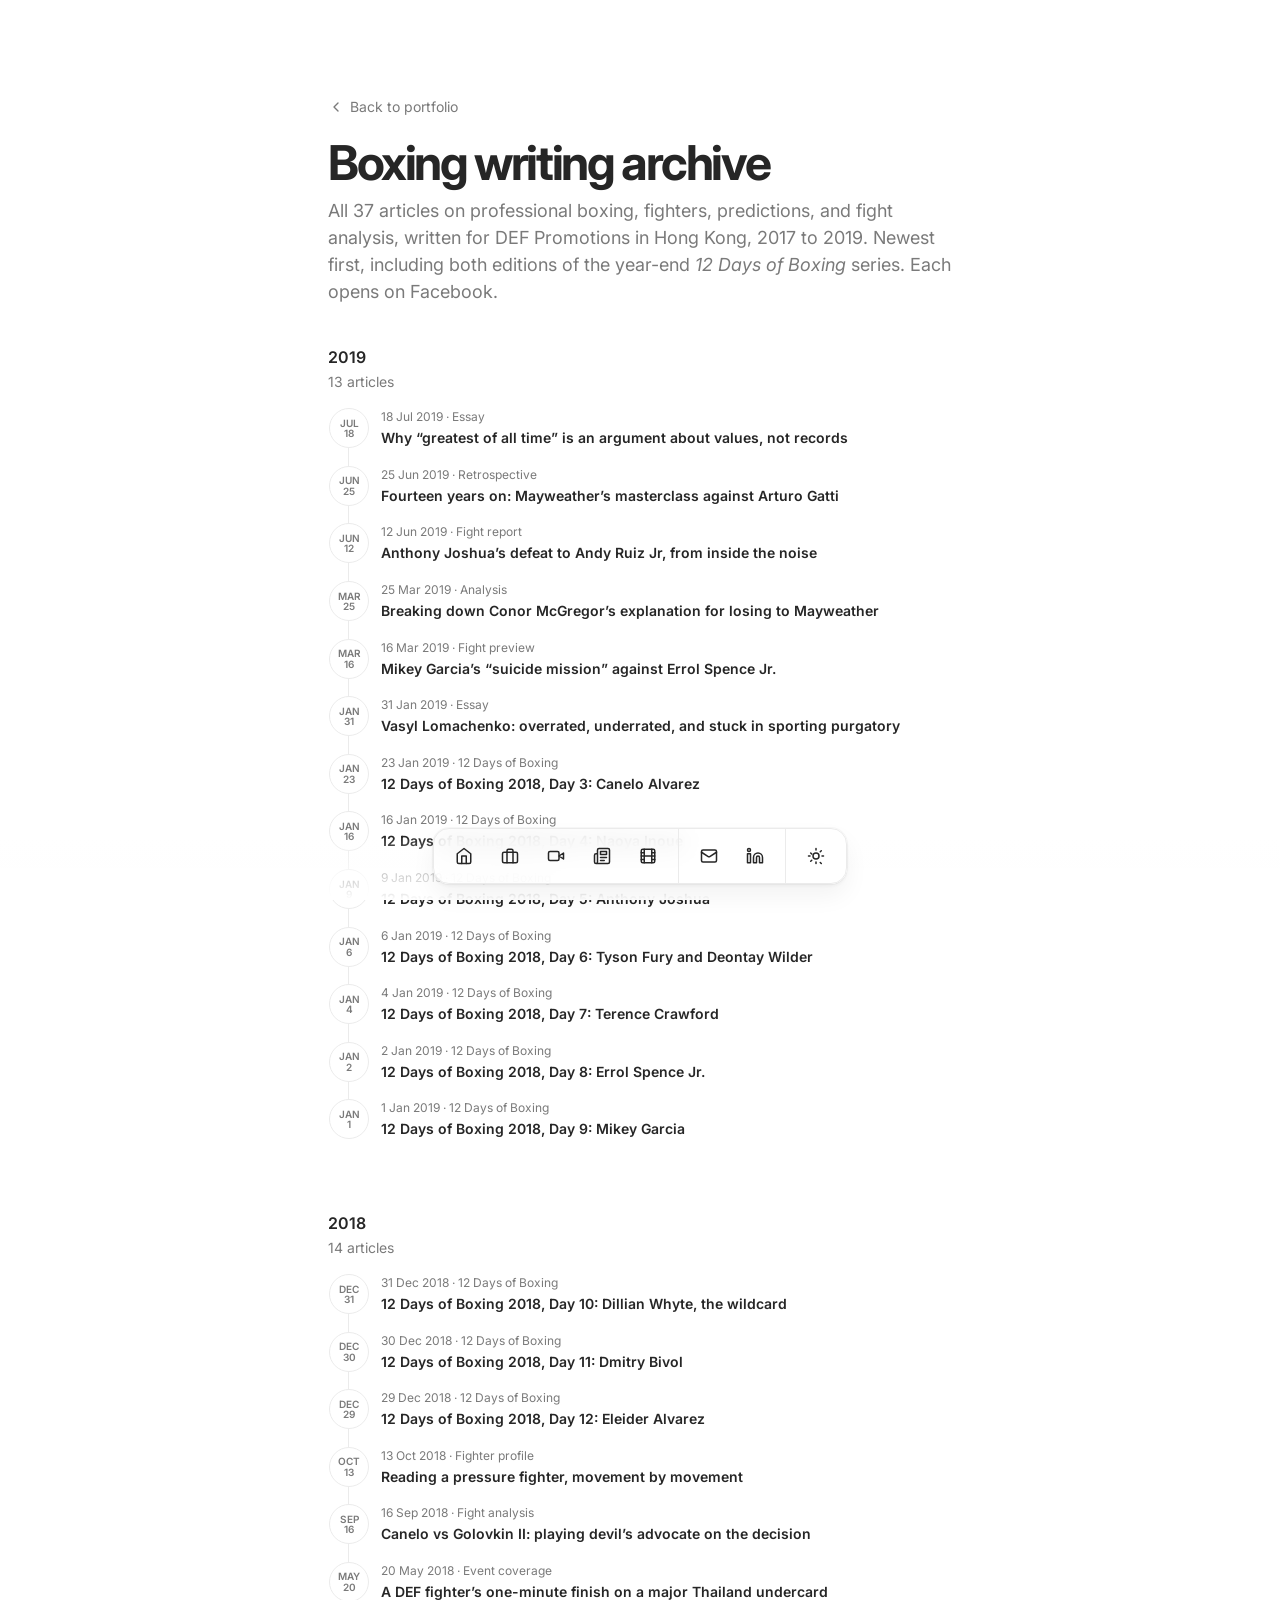
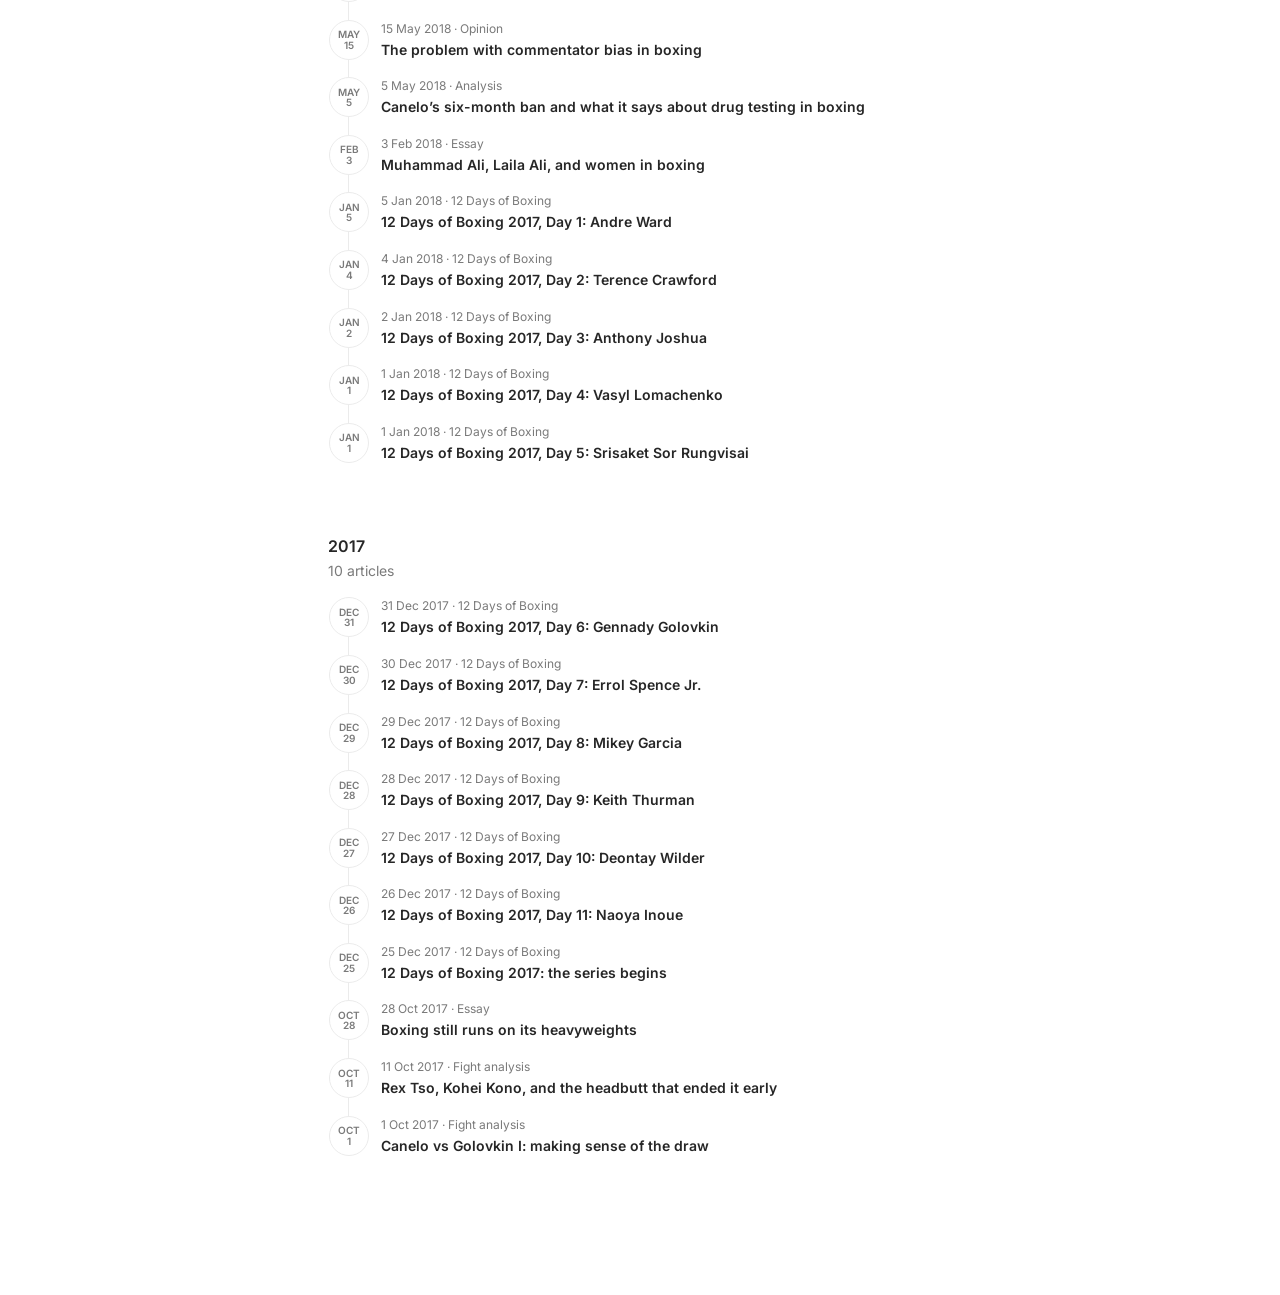
==== boxing.html @ 59cacbb6 "Rewrite About; title and date all 37 boxing articles Co-Authored-By: Claude Opus 5.5 <noreply@anthro" ====
<!doctype html>
<html lang="en">
<head>
<meta charset="utf-8">
<meta name="viewport" content="width=device-width, initial-scale=1">
<title>Boxing Writing Archive | Irvin Chiu</title>
<meta name="description" content="All 37 boxing articles written by Irvin Chiu for DEF Promotions, Hong Kong, 2017 to 2019.">
<script>
// apply the saved theme before first paint to avoid a flash
(function(){
  try {
    var t = localStorage.getItem('theme');
    if (t === 'dark' || t === 'light') document.documentElement.setAttribute('data-theme', t);
  } catch (e) {}
})();
</script>
<link rel="preconnect" href="https://fonts.googleapis.com">
<link rel="preconnect" href="https://fonts.gstatic.com" crossorigin>
<link href="https://fonts.googleapis.com/css2?family=Inter:wght@400;500;600;700&display=swap" rel="stylesheet">
<link rel="stylesheet" href="styles.css">
</head>
<body>

<main id="top">
  <section class="archive-head">
    <a class="back bf" href="index.html#writing"><svg viewBox="0 0 24 24" fill="none" stroke="currentColor" stroke-width="2" stroke-linecap="round" stroke-linejoin="round"><path d="m15 18-6-6 6-6"/></svg>Back to portfolio</a>
    <h1 class="bf" style="--d:.05s">Boxing writing archive</h1>
    <p class="bf" style="--d:.1s">All 37 articles on professional boxing, fighters, predictions, and fight analysis,
    written for DEF Promotions in Hong Kong, 2017 to 2019. Newest first, including both editions of the year-end <em>12 Days of Boxing</em> series. Each opens on Facebook.</p>
  </section>

  <section class="season">
    <h3 class="bf">2019</h3>
    <div class="sub bf">13 articles</div>
    <ul class="timeline">
        <li class="bf"><span class="dot">JUL<br>18</span><time>18 Jul 2019 · Essay</time><a href="https://www.facebook.com/defpromotionshk/posts/2340387839534576">Why &ldquo;greatest of all time&rdquo; is an argument about values, not records</a></li>
        <li class="bf"><span class="dot">JUN<br>25</span><time>25 Jun 2019 · Retrospective</time><a href="https://www.facebook.com/defpromotionshk/posts/2324136434493050">Fourteen years on: Mayweather&rsquo;s masterclass against Arturo Gatti</a></li>
        <li class="bf"><span class="dot">JUN<br>12</span><time>12 Jun 2019 · Fight report</time><a href="https://www.facebook.com/defpromotionshk/posts/2313684732204887">Anthony Joshua&rsquo;s defeat to Andy Ruiz Jr, from inside the noise</a></li>
        <li class="bf"><span class="dot">MAR<br>25</span><time>25 Mar 2019 · Analysis</time><a href="https://www.facebook.com/defpromotionshk/posts/2262193027354058">Breaking down Conor McGregor&rsquo;s explanation for losing to Mayweather</a></li>
        <li class="bf"><span class="dot">MAR<br>16</span><time>16 Mar 2019 · Fight preview</time><a href="https://www.facebook.com/defpromotionshk/posts/2256764441230250">Mikey Garcia&rsquo;s &ldquo;suicide mission&rdquo; against Errol Spence Jr.</a></li>
        <li class="bf"><span class="dot">JAN<br>31</span><time>31 Jan 2019 · Essay</time><a href="https://www.facebook.com/defpromotionshk/posts/2230435537196474">Vasyl Lomachenko: overrated, underrated, and stuck in sporting purgatory</a></li>
        <li class="bf"><span class="dot">JAN<br>23</span><time>23 Jan 2019 · 12 Days of Boxing</time><a href="https://www.facebook.com/defpromotionshk/posts/2226236464283048">12 Days of Boxing 2018, Day 3: Canelo Alvarez</a></li>
        <li class="bf"><span class="dot">JAN<br>16</span><time>16 Jan 2019 · 12 Days of Boxing</time><a href="https://www.facebook.com/defpromotionshk/posts/2221650928074935">12 Days of Boxing 2018, Day 4: Naoya Inoue</a></li>
        <li class="bf"><span class="dot">JAN<br>9</span><time>9 Jan 2019 · 12 Days of Boxing</time><a href="https://www.facebook.com/defpromotionshk/posts/2217426078497420">12 Days of Boxing 2018, Day 5: Anthony Joshua</a></li>
        <li class="bf"><span class="dot">JAN<br>6</span><time>6 Jan 2019 · 12 Days of Boxing</time><a href="https://www.facebook.com/defpromotionshk/posts/2215577562015605">12 Days of Boxing 2018, Day 6: Tyson Fury and Deontay Wilder</a></li>
        <li class="bf"><span class="dot">JAN<br>4</span><time>4 Jan 2019 · 12 Days of Boxing</time><a href="https://www.facebook.com/defpromotionshk/posts/2214387558801272">12 Days of Boxing 2018, Day 7: Terence Crawford</a></li>
        <li class="bf"><span class="dot">JAN<br>2</span><time>2 Jan 2019 · 12 Days of Boxing</time><a href="https://www.facebook.com/defpromotionshk/posts/2213280178912010">12 Days of Boxing 2018, Day 8: Errol Spence Jr.</a></li>
        <li class="bf"><span class="dot">JAN<br>1</span><time>1 Jan 2019 · 12 Days of Boxing</time><a href="https://www.facebook.com/defpromotionshk/posts/2212662948973733">12 Days of Boxing 2018, Day 9: Mikey Garcia</a></li>
    </ul>
  </section>

  <section class="season">
    <h3 class="bf">2018</h3>
    <div class="sub bf">14 articles</div>
    <ul class="timeline">
        <li class="bf"><span class="dot">DEC<br>31</span><time>31 Dec 2018 · 12 Days of Boxing</time><a href="https://www.facebook.com/defpromotionshk/posts/2211594885747206">12 Days of Boxing 2018, Day 10: Dillian Whyte, the wildcard</a></li>
        <li class="bf"><span class="dot">DEC<br>30</span><time>30 Dec 2018 · 12 Days of Boxing</time><a href="https://www.facebook.com/defpromotionshk/posts/2210998692473492">12 Days of Boxing 2018, Day 11: Dmitry Bivol</a></li>
        <li class="bf"><span class="dot">DEC<br>29</span><time>29 Dec 2018 · 12 Days of Boxing</time><a href="https://www.facebook.com/defpromotionshk/posts/2210406159199412">12 Days of Boxing 2018, Day 12: Eleider Alvarez</a></li>
        <li class="bf"><span class="dot">OCT<br>13</span><time>13 Oct 2018 · Fighter profile</time><a href="https://www.facebook.com/defpromotionshk/posts/2165475387025823">Reading a pressure fighter, movement by movement</a></li>
        <li class="bf"><span class="dot">SEP<br>16</span><time>16 Sep 2018 · Fight analysis</time><a href="https://www.facebook.com/defpromotionshk/posts/2152259141680781">Canelo vs Golovkin II: playing devil&rsquo;s advocate on the decision</a></li>
        <li class="bf"><span class="dot">MAY<br>20</span><time>20 May 2018 · Event coverage</time><a href="https://www.facebook.com/defpromotionshk/videos/2053446924895337/">A DEF fighter&rsquo;s one-minute finish on a major Thailand undercard</a></li>
        <li class="bf"><span class="dot">MAY<br>15</span><time>15 May 2018 · Opinion</time><a href="https://www.facebook.com/defpromotionshk/posts/2050914525148577">The problem with commentator bias in boxing</a></li>
        <li class="bf"><span class="dot">MAY<br>5</span><time>5 May 2018 · Analysis</time><a href="https://www.facebook.com/defpromotionshk/posts/2046081438965219">Canelo&rsquo;s six-month ban and what it says about drug testing in boxing</a></li>
        <li class="bf"><span class="dot">FEB<br>3</span><time>3 Feb 2018 · Essay</time><a href="https://www.facebook.com/defpromotionshk/posts/2001072613466102">Muhammad Ali, Laila Ali, and women in boxing</a></li>
        <li class="bf"><span class="dot">JAN<br>5</span><time>5 Jan 2018 · 12 Days of Boxing</time><a href="https://www.facebook.com/defpromotionshk/posts/1986388244934539">12 Days of Boxing 2017, Day 1: Andre Ward</a></li>
        <li class="bf"><span class="dot">JAN<br>4</span><time>4 Jan 2018 · 12 Days of Boxing</time><a href="https://www.facebook.com/defpromotionshk/posts/1985917564981607">12 Days of Boxing 2017, Day 2: Terence Crawford</a></li>
        <li class="bf"><span class="dot">JAN<br>2</span><time>2 Jan 2018 · 12 Days of Boxing</time><a href="https://www.facebook.com/defpromotionshk/posts/1985404825032881">12 Days of Boxing 2017, Day 3: Anthony Joshua</a></li>
        <li class="bf"><span class="dot">JAN<br>1</span><time>1 Jan 2018 · 12 Days of Boxing</time><a href="https://www.facebook.com/defpromotionshk/posts/1984987931741237">12 Days of Boxing 2017, Day 4: Vasyl Lomachenko</a></li>
        <li class="bf"><span class="dot">JAN<br>1</span><time>1 Jan 2018 · 12 Days of Boxing</time><a href="https://www.facebook.com/defpromotionshk/posts/1984547558451941">12 Days of Boxing 2017, Day 5: Srisaket Sor Rungvisai</a></li>
    </ul>
  </section>

  <section class="season">
    <h3 class="bf">2017</h3>
    <div class="sub bf">10 articles</div>
    <ul class="timeline">
        <li class="bf"><span class="dot">DEC<br>31</span><time>31 Dec 2017 · 12 Days of Boxing</time><a href="https://www.facebook.com/defpromotionshk/posts/1983961465177217">12 Days of Boxing 2017, Day 6: Gennady Golovkin</a></li>
        <li class="bf"><span class="dot">DEC<br>30</span><time>30 Dec 2017 · 12 Days of Boxing</time><a href="https://www.facebook.com/defpromotionshk/posts/1983533345220029">12 Days of Boxing 2017, Day 7: Errol Spence Jr.</a></li>
        <li class="bf"><span class="dot">DEC<br>29</span><time>29 Dec 2017 · 12 Days of Boxing</time><a href="https://www.facebook.com/defpromotionshk/posts/1983125031927527">12 Days of Boxing 2017, Day 8: Mikey Garcia</a></li>
        <li class="bf"><span class="dot">DEC<br>28</span><time>28 Dec 2017 · 12 Days of Boxing</time><a href="https://www.facebook.com/defpromotionshk/posts/1982673258639371">12 Days of Boxing 2017, Day 9: Keith Thurman</a></li>
        <li class="bf"><span class="dot">DEC<br>27</span><time>27 Dec 2017 · 12 Days of Boxing</time><a href="https://www.facebook.com/defpromotionshk/posts/1982275568679140">12 Days of Boxing 2017, Day 10: Deontay Wilder</a></li>
        <li class="bf"><span class="dot">DEC<br>26</span><time>26 Dec 2017 · 12 Days of Boxing</time><a href="https://www.facebook.com/defpromotionshk/posts/1981826968724000">12 Days of Boxing 2017, Day 11: Naoya Inoue</a></li>
        <li class="bf"><span class="dot">DEC<br>25</span><time>25 Dec 2017 · 12 Days of Boxing</time><a href="https://www.facebook.com/defpromotionshk/posts/1981475538759143">12 Days of Boxing 2017: the series begins</a></li>
        <li class="bf"><span class="dot">OCT<br>28</span><time>28 Oct 2017 · Essay</time><a href="https://www.facebook.com/defpromotionshk/posts/1954164738156890">Boxing still runs on its heavyweights</a></li>
        <li class="bf"><span class="dot">OCT<br>11</span><time>11 Oct 2017 · Fight analysis</time><a href="https://www.facebook.com/defpromotionshk/posts/1946494005590630">Rex Tso, Kohei Kono, and the headbutt that ended it early</a></li>
        <li class="bf"><span class="dot">OCT<br>1</span><time>1 Oct 2017 · Fight analysis</time><a href="https://www.facebook.com/defpromotionshk/posts/1942253439348020">Canelo vs Golovkin I: making sense of the draw</a></li>
    </ul>
  </section>
</main>

<!-- Dock -->
<div class="dock-fade" aria-hidden="true"></div>
<div class="dock-wrap">
  <nav class="dock" aria-label="Site">
    <a href="index.html" data-tip="Home" aria-label="Home"><svg viewBox="0 0 24 24" fill="none" stroke="currentColor" stroke-width="2" stroke-linecap="round" stroke-linejoin="round"><path d="m3 9 9-7 9 7v11a2 2 0 0 1-2 2H5a2 2 0 0 1-2-2z"/><polyline points="9 22 9 12 15 12 15 22"/></svg></a>
    <a href="index.html#work" data-tip="Selected work" aria-label="Selected work"><svg viewBox="0 0 24 24" fill="none" stroke="currentColor" stroke-width="2" stroke-linecap="round" stroke-linejoin="round"><rect width="20" height="14" x="2" y="7" rx="2"/><path d="M16 21V5a2 2 0 0 0-2-2h-4a2 2 0 0 0-2 2v16"/></svg></a>
    <a href="index.html#broadcast" data-tip="Broadcast" aria-label="Broadcast"><svg viewBox="0 0 24 24" fill="none" stroke="currentColor" stroke-width="2" stroke-linecap="round" stroke-linejoin="round"><path d="m22 8-6 4 6 4V8Z"/><rect width="14" height="12" x="2" y="6" rx="2"/></svg></a>
    <a href="index.html#articles" data-tip="Articles" aria-label="Articles"><svg viewBox="0 0 24 24" fill="none" stroke="currentColor" stroke-width="2" stroke-linecap="round" stroke-linejoin="round"><path d="M4 22h16a2 2 0 0 0 2-2V4a2 2 0 0 0-2-2H8a2 2 0 0 0-2 2v16a2 2 0 0 1-2 2Zm0 0a2 2 0 0 1-2-2v-9c0-1.1.9-2 2-2h2"/><path d="M18 14h-8"/><path d="M15 18h-5"/><path d="M10 6h8v4h-8V6Z"/></svg></a>
    <a href="index.html#def" data-tip="Boxing" aria-label="Boxing"><svg viewBox="0 0 24 24" fill="none" stroke="currentColor" stroke-width="2" stroke-linecap="round" stroke-linejoin="round"><rect width="18" height="18" x="3" y="3" rx="2"/><path d="M7 3v18M3 7.5h4M3 12h18M3 16.5h4M17 3v18M17 7.5h4M17 16.5h4"/></svg></a>
    <span class="sep" aria-hidden="true"></span>
    <a href="mailto:irvinchiu.yf@gmail.com" data-tip="Email" aria-label="Email"><svg viewBox="0 0 24 24" fill="none" stroke="currentColor" stroke-width="2" stroke-linecap="round" stroke-linejoin="round"><rect width="20" height="16" x="2" y="4" rx="2"/><path d="m22 7-8.97 5.7a1.94 1.94 0 0 1-2.06 0L2 7"/></svg></a>
    <a href="https://www.linkedin.com/in/irvinchiu/" data-tip="LinkedIn" aria-label="LinkedIn"><svg viewBox="0 0 24 24" fill="none" stroke="currentColor" stroke-width="2" stroke-linecap="round" stroke-linejoin="round"><path d="M16 8a6 6 0 0 1 6 6v7h-4v-7a2 2 0 0 0-2-2 2 2 0 0 0-2 2v7h-4v-7a6 6 0 0 1 6-6z"/><rect width="4" height="12" x="2" y="9"/><circle cx="4" cy="4" r="2"/></svg></a>
    <span class="sep" aria-hidden="true"></span>
    <button id="theme" type="button" data-tip="Theme" aria-label="Toggle theme">
      <svg class="icon-sun" viewBox="0 0 24 24" fill="none" stroke="currentColor" stroke-width="2" stroke-linecap="round" stroke-linejoin="round"><circle cx="12" cy="12" r="4"/><path d="M12 2v2M12 20v2m-7.07-14.07 1.41 1.41m11.32 11.32 1.41 1.41M2 12h2m16 0h2M6.34 17.66l-1.41 1.41M19.07 4.93l-1.41 1.41"/></svg>
      <svg class="icon-moon" viewBox="0 0 24 24" fill="none" stroke="currentColor" stroke-width="2" stroke-linecap="round" stroke-linejoin="round"><path d="M12 3a6 6 0 0 0 9 9 9 9 0 1 1-9-9Z"/></svg>
    </button>
  </nav>
</div>

<script>
function isDark(){
  var t = document.documentElement.getAttribute('data-theme');
  if (t) return t === 'dark';
  return !!(window.matchMedia && window.matchMedia('(prefers-color-scheme: dark)').matches);
}
(function(){
  var reduce = window.matchMedia && window.matchMedia('(prefers-reduced-motion: reduce)').matches;
  document.getElementById('theme').addEventListener('click', function(){
    var next = isDark() ? 'light' : 'dark';
    document.documentElement.setAttribute('data-theme', next);
    try { localStorage.setItem('theme', next); } catch (e) {}
  });
  var items = [].slice.call(document.querySelectorAll('.bf'));
  if (reduce || !('IntersectionObserver' in window)) {
    items.forEach(function(el){ el.classList.add('in'); });
  } else {
    var io = new IntersectionObserver(function(entries){
      entries.forEach(function(e){
        if (e.isIntersecting) { e.target.classList.add('in'); io.unobserve(e.target); }
      });
    }, {rootMargin:'0px 0px -40px 0px'});
    items.forEach(function(el){ io.observe(el); });
  }
})();
</script>
</body>
</html>
---- styles.css ----
:root{
  --bg:#ffffff; --fg:#262626; --fg-2:#404040; --muted:#7a7a7a;
  --border:#ebebeb; --secondary:#f4f4f4; --secondary-fg:#333333;
  --primary:#2b2b2b; --primary-fg:#fafafa;
  --card:#ffffff; --soft:#f6f6f6; --dock:rgba(255,255,255,.75);
  --shadow:0 0 0 1px rgba(0,0,0,.03),0 2px 4px rgba(0,0,0,.05),0 12px 24px rgba(0,0,0,.05);
  color-scheme:light;
}
@media (prefers-color-scheme: dark){
  :root:not([data-theme="light"]){
    --bg:#111111; --fg:#ededed; --fg-2:#d4d4d4; --muted:#a3a3a3;
    --border:#262626; --secondary:#1f1f1f; --secondary-fg:#ededed;
    --primary:#ededed; --primary-fg:#171717;
    --card:#141414; --soft:#181818; --dock:rgba(17,17,17,.72);
    --shadow:0 0 0 1px rgba(255,255,255,.06),0 -20px 80px -20px rgba(255,255,255,.08) inset;
    color-scheme:dark;
  }
}
:root[data-theme="dark"]{
  --bg:#111111; --fg:#ededed; --fg-2:#d4d4d4; --muted:#a3a3a3;
  --border:#262626; --secondary:#1f1f1f; --secondary-fg:#ededed;
  --primary:#ededed; --primary-fg:#171717;
  --card:#141414; --soft:#181818; --dock:rgba(17,17,17,.72);
  --shadow:0 0 0 1px rgba(255,255,255,.06),0 -20px 80px -20px rgba(255,255,255,.08) inset;
  color-scheme:dark;
}

*{box-sizing:border-box}
html{scroll-behavior:smooth;-webkit-text-size-adjust:100%}
body{
  margin:0;background:var(--bg);color:var(--fg);
  font-family:Inter,ui-sans-serif,system-ui,-apple-system,"Segoe UI",Roboto,sans-serif;
  font-size:16px;line-height:1.5;-webkit-font-smoothing:antialiased;
  transition:background-color .2s,color .2s;
}
a{color:inherit}
img{display:block;max-width:100%}

main{max-width:672px;margin:0 auto;padding:48px 24px 140px;display:flex;flex-direction:column;gap:40px}
@media (min-width:640px){main{padding-top:96px}}
section{scroll-margin-top:32px}

h2.sec{font-size:20px;font-weight:700;margin:0 0 12px;letter-spacing:-.01em}
.muted{color:var(--muted)}
.prose{color:var(--muted);font-size:14px;line-height:1.65}
.prose p{margin:0 0 10px}
.prose a{color:var(--fg);text-underline-offset:3px}

/* ---------- hero ---------- */
.hero{display:flex;gap:16px;justify-content:space-between;align-items:center}
.hero h1{font-size:32px;font-weight:700;letter-spacing:-.05em;line-height:1.1;margin:0}
@media (min-width:640px){.hero h1{font-size:48px}}
@media (min-width:1280px){.hero h1{font-size:60px}}
.hero p{margin:10px 0 0;max-width:600px}
@media (min-width:768px){.hero p{font-size:20px}}
.avatar{
  flex:none;width:112px;height:112px;border-radius:50%;border:1px solid var(--border);
  background:var(--secondary);display:grid;place-items:center;
  font-size:36px;font-weight:600;letter-spacing:-.04em;color:var(--fg);
}
@media (max-width:480px){.avatar{width:80px;height:80px;font-size:26px}}

blockquote.quote{margin:14px 0 0;padding:2px 0 2px 16px;border-left:2px solid var(--border);font-style:italic}
blockquote.quote p{margin:0 0 6px}
.quote-attr{font-size:12px;font-style:normal;color:var(--muted)}

/* ---------- work experience ---------- */
.work{display:flex;flex-direction:column;gap:12px}
.job{display:flex;gap:16px;align-items:flex-start;padding:4px 0;cursor:pointer;background:none;border:0;color:inherit;font:inherit;text-align:left;width:100%}
.logo{
  flex:none;width:48px;height:48px;border-radius:50%;border:1px solid var(--border);
  background:var(--secondary);display:grid;place-items:center;font-size:13px;font-weight:600;
}
.job-body{flex:1;min-width:0}
.job-top{display:flex;justify-content:space-between;gap:8px;align-items:baseline}
.job-name{font-weight:600;font-size:14px;display:inline-flex;align-items:center;gap:6px;flex-wrap:wrap}
@media (min-width:640px){.job-name{font-size:16px}}
.job-date{font-size:12px;color:var(--muted);white-space:nowrap;font-variant-numeric:tabular-nums}
@media (min-width:640px){.job-date{font-size:14px}}
.job-role{font-size:12px;margin-top:2px}
@media (min-width:640px){.job-role{font-size:14px}}
.chev{width:16px;height:16px;opacity:0;transform:translateX(-4px);transition:all .3s ease-out}
.job:hover .chev,.job:focus-visible .chev{opacity:1;transform:translateX(0)}
.job[aria-expanded="true"] .chev{opacity:1;transform:rotate(90deg)}
.job-desc{display:grid;grid-template-rows:0fr;transition:grid-template-rows .35s ease}
.job-desc>div{overflow:hidden;font-size:12px;color:var(--muted);line-height:1.6}
@media (min-width:640px){.job-desc>div{font-size:14px}}
.job-desc>div>p{margin:8px 0 0}
.job[aria-expanded="true"]+.job-desc{grid-template-rows:1fr}
.job-wrap .job-desc{padding-left:64px}

/* ---------- badges ---------- */
.badges{display:flex;flex-wrap:wrap;gap:4px}
.badge{
  display:inline-flex;align-items:center;gap:4px;border-radius:6px;
  padding:2px 10px;font-size:12px;font-weight:600;line-height:1.6;
  background:var(--primary);color:var(--primary-fg);text-decoration:none;
}
.badge.sec{background:var(--secondary);color:var(--secondary-fg);font-size:10px;padding:0 6px;font-weight:500}
.badge svg{width:12px;height:12px}
a.badge:hover{opacity:.85}

/* ---------- section heading block ---------- */
.head-center{text-align:center;display:flex;flex-direction:column;align-items:center;gap:8px;margin-bottom:24px}
.pill{display:inline-block;background:var(--primary);color:var(--primary-fg);border-radius:8px;padding:4px 12px;font-size:14px}
.head-center h2{font-size:30px;font-weight:700;letter-spacing:-.04em;line-height:1.15;margin:0}
@media (min-width:640px){.head-center h2{font-size:48px}}
.head-center p{color:var(--muted);margin:0;max-width:600px}
@media (min-width:768px){.head-center p{font-size:20px;line-height:1.5}}
@media (min-width:1024px){.head-center p{font-size:16px}}
@media (min-width:1280px){.head-center p{font-size:20px}}

/* ---------- cards ---------- */
.grid{display:grid;grid-template-columns:1fr;gap:12px}
.card{
  display:flex;flex-direction:column;border:1px solid var(--border);border-radius:8px;
  background:var(--card);overflow:hidden;transition:box-shadow .3s ease-out;height:100%;
}
.card:hover{box-shadow:0 10px 15px -3px rgba(0,0,0,.08),0 4px 6px -4px rgba(0,0,0,.08)}
.card-body{padding:16px 16px 0;display:flex;flex-direction:column;gap:4px;flex:1}
.card-title{font-weight:600;font-size:16px;letter-spacing:-.01em;line-height:1.3;margin:0}
.card-meta{font-size:12px;color:var(--muted);font-family:ui-sans-serif,system-ui,sans-serif}
.card-desc{font-size:12px;color:var(--muted);line-height:1.6;margin:4px 0 0}
.card-foot{padding:12px 16px 16px;display:flex;flex-wrap:wrap;gap:4px;margin-top:auto}
.card-desc.open{font-style:italic}

/* video facades */
.frame{position:relative;aspect-ratio:16/9;background:#000;overflow:hidden}
.frame img{width:100%;height:100%;object-fit:cover;transition:transform .5s}
.frame iframe{position:absolute;inset:0;width:100%;height:100%;border:0}
.frame.lite{cursor:pointer}
.frame.lite:hover img{transform:scale(1.03)}
.play{position:absolute;left:50%;top:50%;width:52px;height:52px;margin:-26px 0 0 -26px;border-radius:50%;
  background:rgba(9,9,11,.7);backdrop-filter:blur(6px);-webkit-backdrop-filter:blur(6px);border:1px solid rgba(255,255,255,.2)}
.play::after{content:"";position:absolute;left:21px;top:16px;border-style:solid;border-width:10px 0 10px 15px;border-color:transparent transparent transparent #fff}
.frame:focus-visible{outline:2px solid var(--fg);outline-offset:2px}

/* ---------- timeline (articles) ---------- */
.season+.season{margin-top:32px}
.season h3{font-size:16px;font-weight:600;margin:0 0 2px}
.season .sub{font-size:14px;color:var(--muted);margin-bottom:16px}
.timeline{list-style:none;margin:0;padding:0;border-left:1px solid var(--border);margin-left:20px}
.timeline li{position:relative;padding:0 0 18px 32px}
.timeline li:last-child{padding-bottom:0}
.dot{position:absolute;left:-20px;top:0;width:40px;height:40px;border-radius:50%;border:1px solid var(--border);
  background:var(--bg);display:grid;place-items:center;font-size:10px;font-weight:600;text-align:center;line-height:1.05;color:var(--muted)}
.timeline time{display:block;font-size:12px;color:var(--muted)}
.timeline a{display:block;font-weight:600;font-size:14px;line-height:1.4;text-decoration:none;margin-top:2px}
.timeline a:hover{text-decoration:underline;text-underline-offset:3px}

/* quoted post */
.post{margin:0;border:1px solid var(--border);border-radius:12px;padding:16px;background:var(--card)}
.post-head{display:flex;align-items:center;gap:12px}
.post-av{flex:none;width:40px;height:40px;border-radius:50%;background:var(--secondary);border:1px solid var(--border);display:grid;place-items:center;font-size:13px;font-weight:600}
.post-who{flex:1;min-width:0;display:flex;flex-direction:column;font-size:14px;line-height:1.35}
.post-who span{color:var(--muted);font-size:12px}
.post-x{flex:none;width:18px;height:18px;color:var(--fg)}
.post-text{margin:12px 0 0;font-size:15px;line-height:1.6}
.post-text a{color:var(--fg);text-underline-offset:3px}
.post-foot{margin-top:12px;padding-top:12px;border-top:1px solid var(--border);font-size:12px}
.post-foot a{color:var(--muted);text-decoration:none}
.post-foot a:hover{color:var(--fg)}

/* contact */
.contact{text-align:center;padding:24px 0 12px}
.contact a{color:var(--fg);text-underline-offset:3px}

/* ---------- dock ---------- */
.dock-wrap{position:fixed;left:0;right:0;bottom:16px;z-index:30;display:flex;justify-content:center;pointer-events:none}
.dock-fade{position:fixed;left:0;right:0;bottom:0;height:64px;z-index:29;pointer-events:none;
  background:linear-gradient(to top,var(--bg),transparent);}
.dock{
  pointer-events:auto;display:flex;align-items:center;gap:2px;height:56px;padding:0 8px;
  border-radius:16px;background:var(--dock);backdrop-filter:blur(12px);-webkit-backdrop-filter:blur(12px);
  border:1px solid var(--border);box-shadow:var(--shadow);max-width:calc(100% - 32px);
}
.dock a,.dock button{
  position:relative;display:grid;place-items:center;width:44px;height:44px;border-radius:50%;
  border:0;background:none;color:var(--fg);cursor:pointer;text-decoration:none;
  transition:transform .2s cubic-bezier(.2,.8,.2,1),background-color .2s;
}
.dock a:hover,.dock button:hover{transform:translateY(-4px) scale(1.18);background:var(--secondary)}
.dock a.on{background:var(--secondary)}
.dock svg{width:18px;height:18px}
.dock .sep{width:1px;height:100%;background:var(--border);margin:0 6px}
.dock [data-tip]::after{
  content:attr(data-tip);position:absolute;bottom:calc(100% + 10px);left:50%;transform:translateX(-50%) translateY(4px);
  background:var(--primary);color:var(--primary-fg);font-size:12px;font-weight:500;white-space:nowrap;
  padding:4px 10px;border-radius:6px;opacity:0;pointer-events:none;transition:all .15s;
}
.dock [data-tip]:hover::after,.dock [data-tip]:focus-visible::after{opacity:1;transform:translateX(-50%) translateY(0)}
@media (max-width:420px){.dock a,.dock button{width:36px;height:36px}.dock .sep{margin:0 3px}}
.icon-moon{display:none}
:root[data-theme="dark"] .icon-sun{display:none}
:root[data-theme="dark"] .icon-moon{display:block}
@media (prefers-color-scheme: dark){
  :root:not([data-theme="light"]) .icon-sun{display:none}
  :root:not([data-theme="light"]) .icon-moon{display:block}
}

/* ---------- blur fade ---------- */
.bf{opacity:0;filter:blur(6px);transform:translateY(6px);
  transition:opacity .4s ease-out,filter .4s ease-out,transform .4s ease-out;transition-delay:var(--d,0s)}
.bf.in{opacity:1;filter:blur(0);transform:none}
.bt .w{display:inline-block;white-space:nowrap}
.bt .w span{display:inline-block;opacity:0;filter:blur(8px);transform:translateY(6px);
  animation:bt .5s ease-out forwards;white-space:pre}
@keyframes bt{to{opacity:1;filter:blur(0);transform:none}}
@media (prefers-reduced-motion: reduce){
  .bf{opacity:1;filter:none;transform:none;transition:none}
  .bt .w span{animation:none;opacity:1;filter:none;transform:none}
  .dock a:hover,.dock button:hover{transform:none}
}

/* ---------- archive page ---------- */
.back{display:inline-flex;align-items:center;gap:6px;font-size:14px;color:var(--muted);text-decoration:none}
.back:hover{color:var(--fg)}
.back svg{width:16px;height:16px}
.archive-head h1{font-size:32px;font-weight:700;letter-spacing:-.05em;line-height:1.1;margin:16px 0 8px}
@media (min-width:640px){.archive-head h1{font-size:48px}}
.archive-head p{margin:0;color:var(--muted)}
@media (min-width:768px){.archive-head p{font-size:18px}}

/* ================= sidebar layout (home page) ================= */
.layout{max-width:1160px;margin:0 auto}
.has-aside main{margin:0 auto;padding:0 24px 140px;max-width:672px}
.side{padding:48px 24px 40px;max-width:672px;margin:0 auto}
.side-nav{display:none;gap:4px;margin-bottom:24px}
.side-nav a{font-size:14px;color:var(--fg-2);text-decoration:none;padding:3px 8px;border-radius:6px;transition:background .2s}
.side-nav a:hover,.side-nav a.on{background:var(--secondary)}
.side h1{font-size:34px;font-weight:600;letter-spacing:-.045em;line-height:1.08;margin:0;color:var(--fg)}
.side-bottom{margin-top:28px}
.side-icons{display:flex;gap:4px;margin:0 0 14px -6px}
.side-icons a,.side-icons button{display:grid;place-items:center;width:32px;height:32px;border-radius:6px;border:0;background:none;color:var(--fg-2);cursor:pointer;transition:background .2s,color .2s}
.side-icons a:hover,.side-icons button:hover{background:var(--secondary);color:var(--fg)}
.side-icons svg{width:17px;height:17px}
.side-name{font-size:22px;font-weight:500;letter-spacing:-.02em;color:var(--fg)}
.side-role{font-size:14px;color:var(--muted);margin-top:2px}
@media (min-width:1024px){
  .layout{display:grid;grid-template-columns:320px minmax(0,1fr);gap:72px;padding:0 48px}
  .side{position:sticky;top:0;height:100vh;height:100dvh;padding:48px 0;margin:0;display:flex;flex-direction:column;justify-content:space-between}
  .side-nav{display:flex}
  .side h1{font-size:46px}
  .has-aside main{margin:0;padding:48px 0 96px;max-width:none}
  .has-aside .dock-wrap,.has-aside .dock-fade{display:none}
}

/* section headings (left aligned) */
.sec-head{margin-bottom:20px}
.sec-head .kicker{display:block;font-size:13px;color:var(--muted);margin-bottom:4px}
.sec-head h2.sec{font-size:24px;font-weight:500;letter-spacing:-.02em;color:var(--fg-2);margin:0}
.sec-head p{margin:8px 0 0;color:var(--muted);font-size:15px;line-height:1.6}
.has-aside main{gap:72px}
.prose{font-size:15px;color:var(--fg-2)}

/* kind words */
.quotes{display:flex;flex-direction:column;gap:12px}
.qcard{margin:0;background:var(--soft);border:1px solid var(--border);border-radius:12px;padding:16px 18px}
.q-head{display:flex;align-items:center;gap:12px}
.q-av{flex:none;width:36px;height:36px;border-radius:8px;background:var(--primary);color:var(--primary-fg);display:grid;place-items:center;font-size:11px;font-weight:600}
.q-who{flex:1;min-width:0;display:flex;flex-direction:column;font-size:14px;line-height:1.35}
.q-who b{font-weight:600;color:var(--fg)}
.q-who span{color:var(--muted);font-size:13px}
.q-x{flex:none;width:16px;height:16px;color:var(--fg)}
.q-x svg{width:16px;height:16px}
.qcard blockquote{margin:14px 0 0;font-size:15px;line-height:1.6;color:var(--fg-2)}
.qcard blockquote a{color:var(--fg);text-underline-offset:3px}
.qcard figcaption{margin-top:12px;font-size:12px}
.qcard figcaption a{color:var(--muted);text-decoration:none}
.qcard figcaption a:hover{color:var(--fg)}

/* experience */
.exp-item{padding:24px 0;border-bottom:1px solid var(--border)}
.exp-item:first-child{padding-top:0}
.exp-item:last-child{border-bottom:0;padding-bottom:0}
.exp-item h3{font-size:17px;font-weight:600;margin:0;color:var(--fg)}
.exp-date{font-size:14px;color:var(--muted);margin-top:2px}
.exp-item p{margin:12px 0;font-size:15px;line-height:1.6;color:var(--fg-2)}
.exp-org{font-size:15px;color:var(--fg)}
.exp-loc{font-size:14px;color:var(--muted)}

/* skills chips */
.chips{display:flex;flex-wrap:wrap;gap:6px}
.chip{background:var(--secondary);border:1px solid var(--border);border-radius:6px;padding:3px 9px;font-size:14px;color:var(--fg-2)}

/* soften cards on the home page */
.has-aside .card{border-radius:12px;background:var(--card)}
.has-aside .card-title{color:var(--fg)}
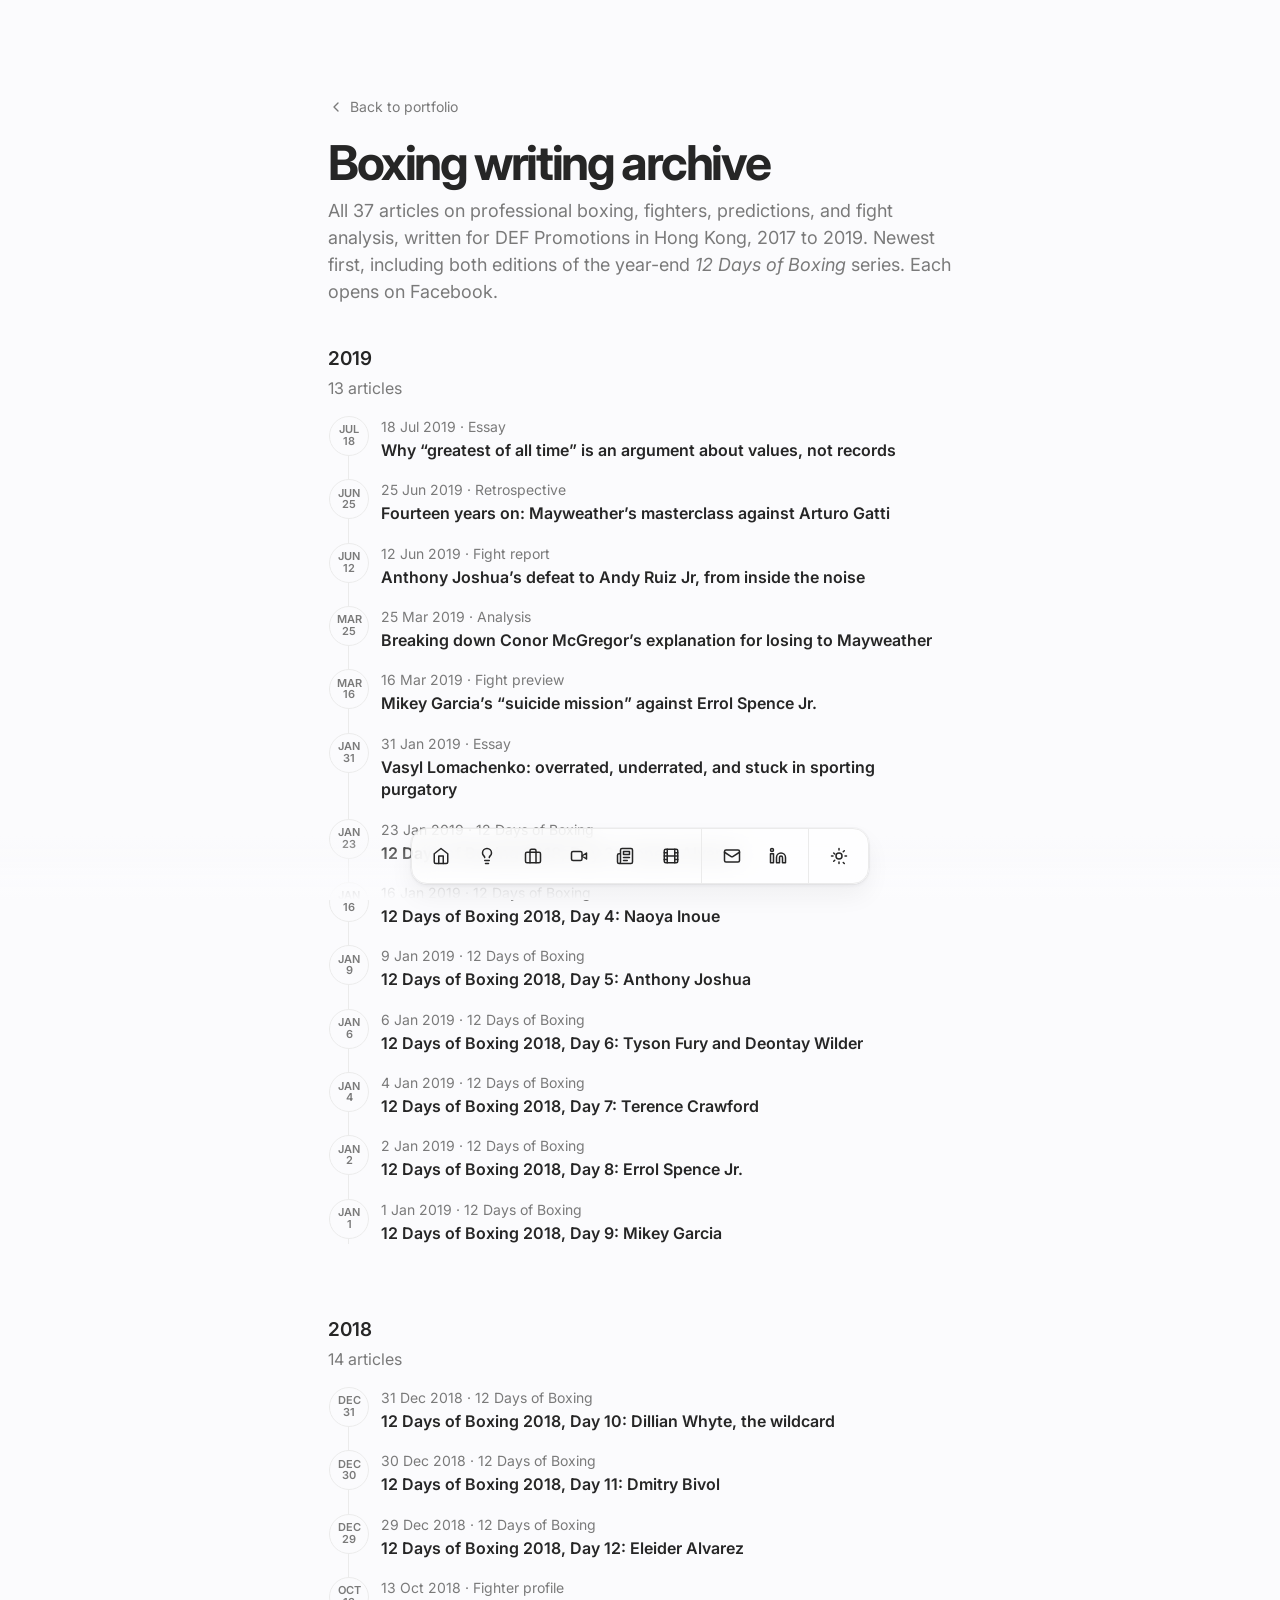
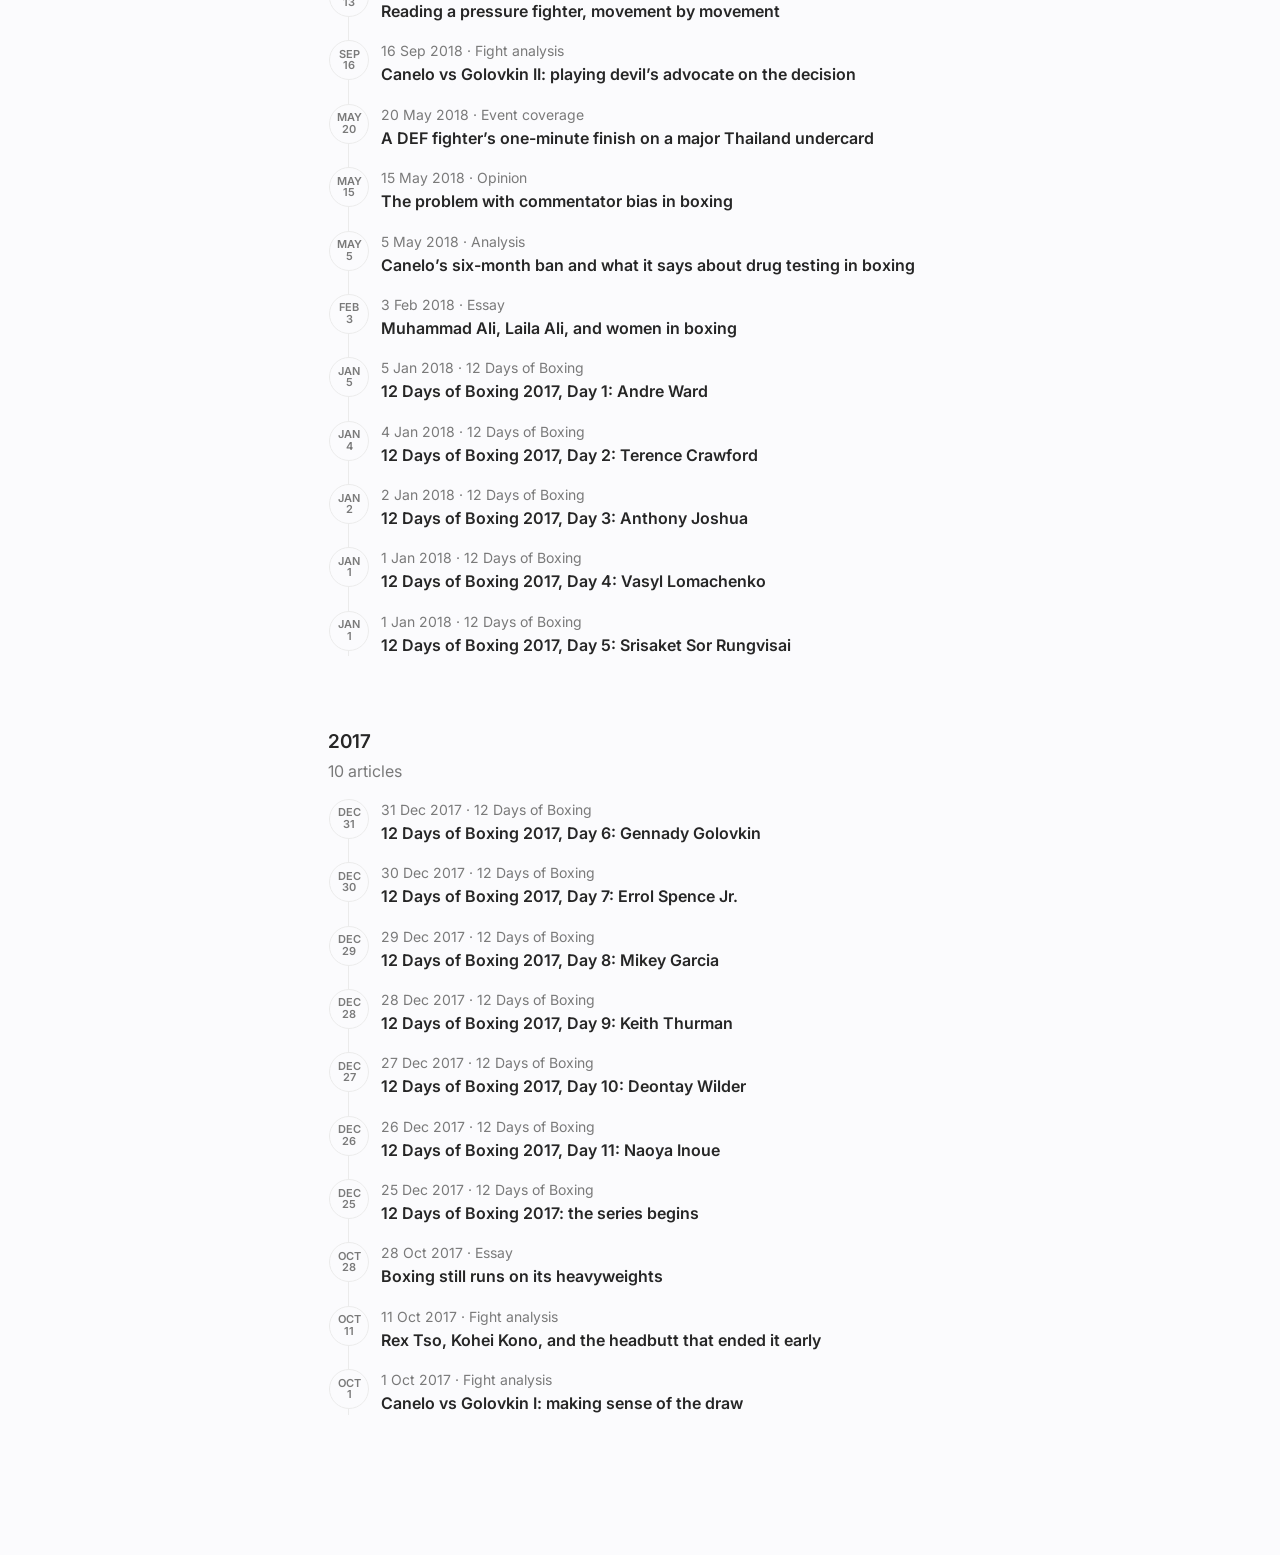
==== commit e926b55d: "Portfolio expansion: new intro, How I think, Projects (career / passion / just for fun) and four pro" ====
--- a/boxing.html
+++ b/boxing.html
@@ -93,6 +93,7 @@
 <div class="dock-wrap">
   <nav class="dock" aria-label="Site">
     <a href="index.html" data-tip="Home" aria-label="Home"><svg viewBox="0 0 24 24" fill="none" stroke="currentColor" stroke-width="2" stroke-linecap="round" stroke-linejoin="round"><path d="m3 9 9-7 9 7v11a2 2 0 0 1-2 2H5a2 2 0 0 1-2-2z"/><polyline points="9 22 9 12 15 12 15 22"/></svg></a>
+    <a href="index.html#projects" data-tip="Projects" aria-label="Projects"><svg viewBox="0 0 24 24" fill="none" stroke="currentColor" stroke-width="2" stroke-linecap="round" stroke-linejoin="round"><path d="M15 14c.2-1 .7-1.7 1.5-2.5 1-.9 1.5-2.2 1.5-3.5A6 6 0 0 0 6 8c0 1 .2 2.2 1.5 3.5.7.7 1.3 1.5 1.5 2.5"/><path d="M9 18h6"/><path d="M10 22h4"/></svg></a>
     <a href="index.html#work" data-tip="Selected work" aria-label="Selected work"><svg viewBox="0 0 24 24" fill="none" stroke="currentColor" stroke-width="2" stroke-linecap="round" stroke-linejoin="round"><rect width="20" height="14" x="2" y="7" rx="2"/><path d="M16 21V5a2 2 0 0 0-2-2h-4a2 2 0 0 0-2 2v16"/></svg></a>
     <a href="index.html#broadcast" data-tip="Broadcast" aria-label="Broadcast"><svg viewBox="0 0 24 24" fill="none" stroke="currentColor" stroke-width="2" stroke-linecap="round" stroke-linejoin="round"><path d="m22 8-6 4 6 4V8Z"/><rect width="14" height="12" x="2" y="6" rx="2"/></svg></a>
     <a href="index.html#articles" data-tip="Articles" aria-label="Articles"><svg viewBox="0 0 24 24" fill="none" stroke="currentColor" stroke-width="2" stroke-linecap="round" stroke-linejoin="round"><path d="M4 22h16a2 2 0 0 0 2-2V4a2 2 0 0 0-2-2H8a2 2 0 0 0-2 2v16a2 2 0 0 1-2 2Zm0 0a2 2 0 0 1-2-2v-9c0-1.1.9-2 2-2h2"/><path d="M18 14h-8"/><path d="M15 18h-5"/><path d="M10 6h8v4h-8V6Z"/></svg></a>
--- a/styles.css
+++ b/styles.css
@@ -1,5 +1,5 @@
 :root{
-  --bg:#ffffff; --fg:#262626; --fg-2:#404040; --muted:#7a7a7a;
+  --bg:#fbfbfd; --fg:#262626; --fg-2:#404040; --muted:#7a7a7a;
   --border:#ebebeb; --secondary:#f4f4f4; --secondary-fg:#333333;
   --primary:#2b2b2b; --primary-fg:#fafafa;
   --card:#ffffff; --soft:#f6f6f6; --dock:rgba(255,255,255,.75);
@@ -171,8 +171,13 @@
   background:linear-gradient(to top,var(--bg),transparent);}
 .dock{
   pointer-events:auto;display:flex;align-items:center;gap:2px;height:56px;padding:0 8px;
-  border-radius:16px;background:var(--dock);backdrop-filter:blur(12px);-webkit-backdrop-filter:blur(12px);
-  border:1px solid var(--border);box-shadow:var(--shadow);max-width:calc(100% - 32px);
+  position:relative;isolation:isolate;max-width:calc(100% - 32px);
+}
+.dock::before{
+  content:"";position:absolute;inset:0;z-index:-1;border-radius:16px;
+  background:var(--dock);backdrop-filter:blur(12px);-webkit-backdrop-filter:blur(12px);
+  border:1px solid var(--border);box-shadow:var(--shadow);
+  opacity:var(--bgp,1);transform:translate(var(--bgx,0px),var(--bgy,0px)) scale(var(--bgsx,1),var(--bgsy,1));
 }
 .dock a,.dock button{
   position:relative;display:grid;place-items:center;width:44px;height:44px;border-radius:50%;
@@ -287,3 +292,324 @@
 .has-aside .card{border-radius:12px;background:var(--card)}
 .has-aside .card-title{color:var(--fg)}
 
+
+/* ---------- full-bleed light / dark bars ----------
+   Every other section gets a bar that runs edge to edge. The sidebar text
+   uses difference blending, so it flips black/white exactly where a bar
+   edge passes behind it. */
+html,body{overflow-x:clip}
+.has-aside main{gap:0;padding-top:0}
+.has-aside main>section{position:relative;padding:112px 0;scroll-margin-top:0}
+.has-aside main>section:first-child{padding-top:48px}
+@media (max-width:480px){.has-aside main>section{padding:72px 0}}
+.has-aside main>section::before{
+  content:"";position:absolute;top:0;bottom:0;z-index:-1;pointer-events:none;background:var(--bg);
+  left:calc(var(--ix,0px) - var(--sl,0px));width:calc(100vw - 2 * var(--ix,0px));
+  border-radius:var(--rt,0px) var(--rt,0px) var(--rb,0px) var(--rb,0px);
+}
+:root{--bar:#1d1d1f}
+.has-aside main>section:nth-of-type(even){
+  --bg:#1d1d1f; --fg:#f5f5f7; --fg-2:#d4d4d4; --muted:#a3a3a3;
+  --border:#3a3a3c; --secondary:#2c2c2e; --secondary-fg:#f5f5f7;
+  --primary:#f5f5f7; --primary-fg:#1d1d1f; --card:#272729; --soft:#272729;
+  color:var(--fg);color-scheme:dark;
+}
+@media (prefers-color-scheme: dark){
+  :root:not([data-theme="light"]){--bar:#f5f5f7}
+  :root:not([data-theme="light"]) .has-aside main>section:nth-of-type(even){
+    --bg:#f5f5f7; --fg:#171717; --fg-2:#404040; --muted:#6b6b6b;
+    --border:#e2e2e2; --secondary:#eaeaea; --secondary-fg:#262626;
+    --primary:#171717; --primary-fg:#fafafa; --card:#ffffff; --soft:#f3f3f3; color-scheme:light;
+  }
+}
+:root[data-theme="dark"]{--bar:#f5f5f7}
+:root[data-theme="dark"] .has-aside main>section:nth-of-type(even){
+  --bg:#f5f5f7; --fg:#171717; --fg-2:#404040; --muted:#6b6b6b;
+  --border:#e2e2e2; --secondary:#eaeaea; --secondary-fg:#262626;
+  --primary:#171717; --primary-fg:#fafafa; --card:#ffffff; --soft:#f3f3f3; color-scheme:light;
+}
+.has-aside main>section .card:hover{box-shadow:none;border-color:var(--muted)}
+/* sidebar flips pixel-by-pixel as bars pass behind it */
+@media (min-width:1024px){
+  .side{mix-blend-mode:difference;color:#fff}
+  .side *{color:#fff !important;border-color:#fff}
+  .side-role{opacity:.65}
+  .side-nav a:hover,.side-nav a.on,.side-icons a:hover,.side-icons button:hover{background:rgba(255,255,255,.18)}
+}
+
+/* cooking */
+.cook{display:flex;flex-direction:column;gap:14px;align-items:flex-start}
+.cook p{margin:0;color:var(--muted);font-size:15px;line-height:1.6;max-width:520px}
+.badge.lg{font-size:14px;padding:6px 14px;border-radius:8px}
+.has-aside .dock-fade{display:none}
+
+/* experience list */
+.exp-item .exp-org{margin-top:4px}
+.exp-list{margin:14px 0 0;padding-left:18px;font-size:15px;line-height:1.6;color:var(--fg-2)}
+.exp-list li{margin:0 0 8px;padding-left:2px}
+.exp-list li::marker{color:var(--muted)}
+
+/* push effect: dock takes over from the sidebar once it has slid away */
+@media (min-width:1024px){
+  .has-aside main{position:relative}
+  .side-top,.side-name,.side-role{will-change:transform,opacity}
+  .has-aside .dock-wrap{display:flex;opacity:0;will-change:transform,opacity}
+  .has-aside .dock-wrap .dock{pointer-events:none}
+  html.pushed .has-aside .dock-wrap .dock{pointer-events:auto}
+}
+
+
+/* ---------- larger type ---------- */
+.prose{font-size:17px}
+.sec-head .kicker{font-size:15px}
+.sec-head h2.sec{font-size:30px}
+.sec-head p{font-size:17px}
+.side-name{font-size:26px}
+.side-role{font-size:16px}
+.qcard blockquote{font-size:17px}
+.q-who{font-size:16px}.q-who span{font-size:14px}
+.qcard figcaption{font-size:14px}
+.exp-item h3{font-size:21px}
+.exp-item .exp-org{font-size:17px}
+.exp-date{font-size:15px}
+.exp-list{font-size:17px}
+.chip{font-size:16px;padding:5px 12px}
+.card-title{font-size:18px}
+.card-meta{font-size:14px}
+.card-desc{font-size:14.5px}
+.badge{font-size:13px}
+.badge.sec{font-size:12px;padding:1px 8px}
+.season h3{font-size:19px}
+.season .sub{font-size:16px}
+.timeline time{font-size:14px}
+.timeline a{font-size:16px}
+.dot{font-size:11px}
+.has-aside .card-title{font-size:18px}
+
+/* ---------- explore rows ---------- */
+.explore{display:flex;flex-direction:column}
+.ex-row{display:grid;grid-template-columns:44px 1fr auto;align-items:baseline;column-gap:16px;padding:24px 0;border-top:1px solid var(--border);color:var(--fg);text-decoration:none}
+.ex-row:last-child{border-bottom:1px solid var(--border)}
+.ex-num{font-size:15px;color:var(--muted);font-variant-numeric:tabular-nums}
+.ex-name{font-size:clamp(32px,5vw,46px);font-weight:600;letter-spacing:-.035em;line-height:1.1}
+.ex-arrow{font-size:28px;transition:transform .3s ease-out}
+.ex-desc{grid-column:2;font-size:17px;color:var(--muted);margin-top:4px}
+.ex-row:hover .ex-arrow{transform:translateX(8px)}
+
+/* first screen: just the intro and About */
+@media (min-width:1024px){
+  .has-aside main>section:first-child{min-height:100vh;min-height:100svh}
+}
+
+/* ---------- instagram: photo slides left, caption eases in ---------- */
+.ig-grid{display:flex;flex-direction:column;gap:48px;margin-top:36px}
+.ig-card{--t:1}
+.ig-stage{position:relative;aspect-ratio:1.667/1}
+.ig-img{position:absolute;top:0;bottom:0;left:calc((1 - var(--t)) * 20%);width:60%;border-radius:16px;overflow:hidden;background:var(--secondary)}
+.ig-img img{width:100%;height:100%;object-fit:cover;transition:transform .6s}
+.ig-img:hover img{transform:scale(1.03)}
+.ig-text{position:absolute;top:0;bottom:0;left:65%;right:0;display:flex;flex-direction:column;justify-content:center;align-items:flex-start;gap:12px;
+  opacity:var(--t);transform:translateX(calc((1 - var(--t)) * 32px))}
+.ig-card.off .ig-text{pointer-events:none}
+.ig-text h3{font-size:22px;font-weight:600;letter-spacing:-.02em;line-height:1.2;margin:0}
+.ig-text p{margin:0;font-size:15px;line-height:1.6;color:var(--muted)}
+.badge.lg{font-size:14px;padding:6px 14px;border-radius:8px}
+@media (max-width:719px){
+  .ig-stage{aspect-ratio:auto}
+  .ig-img{display:block;position:static;width:100%;aspect-ratio:1/1;border-radius:18px;overflow:hidden;margin-bottom:12px}
+  .ig-text{position:static;opacity:1 !important;transform:none !important;pointer-events:auto !important;padding-top:16px}
+}
+
+/* ---------- tweaks: smaller explore rows, wider Instagram captions ---------- */
+.ex-row{padding:14px 0;grid-template-columns:36px 1fr auto}
+.ex-name{font-size:clamp(24px,3.4vw,30px);letter-spacing:-.025em}
+.ex-arrow{font-size:20px}
+.ex-desc{font-size:15px;margin-top:2px}
+.ex-num{font-size:14px}
+
+@media (min-width:720px){
+  .ig-grid{width:min(960px,100vw - 48px);margin-left:calc((100% - min(960px,100vw - 48px)) / 2)}
+  .ig-stage{aspect-ratio:2/1}
+  .ig-img{width:50%;left:calc((1 - var(--t)) * 25%)}
+  .ig-text{left:54%}
+}
+
+/* ---------- round 5 ---------- */
+@media (min-width:1024px){ .side{z-index:25} }
+
+/* instagram: bordered photo and caption panel, scrollable caption */
+.ig-img{border:1px solid var(--border)}
+.ig-text{justify-content:flex-start;gap:12px;padding:22px;border:1px solid var(--border);border-radius:16px;background:var(--card)}
+.ig-text h3{flex:none}
+.ig-cap{flex:1;min-height:0;width:100%;overflow-y:auto;padding-right:8px;font-size:15px;line-height:1.6;color:var(--muted);
+  scrollbar-width:thin;scrollbar-color:var(--border) transparent}
+.ig-cap p{margin:0 0 .8em}
+.ig-cap:focus-visible{outline:2px solid var(--fg);outline-offset:2px;border-radius:6px}
+.ig-text .badge{flex:none}
+@media (max-width:719px){ .ig-cap{max-height:280px;flex:none} }
+
+/* ---------- round 6: explore scene, corner block ---------- */
+.side-bottom{transform-origin:0 100%}
+.explore-pin{display:block}
+.ex-row{grid-template-columns:68px 1fr auto;align-items:center;column-gap:16px;padding:16px 0}
+.ex-ico{grid-row:1 / span 2;width:52px;height:52px;border-radius:14px;display:grid;place-items:center;
+  color:var(--fg);background:color-mix(in srgb,var(--secondary) calc(var(--ib,1) * 100%),transparent);
+  border:1px solid color-mix(in srgb,var(--border) calc(var(--ib,1) * 100%),transparent)}
+.ex-ico svg{width:22px;height:22px}
+.ex-name{grid-column:2;grid-row:1;align-self:end}
+.ex-arrow{grid-column:3;grid-row:1 / span 2}
+.ex-desc{grid-column:2;grid-row:2;align-self:start}
+.explore .ex-name,.explore .ex-desc,.explore .ex-arrow,#explore .sec-head{opacity:var(--xf,1)}
+.ex-row{border-top-color:color-mix(in srgb,var(--border) calc(var(--xf,1) * 100%),transparent)}
+.ex-row:last-child{border-bottom-color:color-mix(in srgb,var(--border) calc(var(--xf,1) * 100%),transparent)}
+#explore.xgone .ex-row{pointer-events:none}
+@media (min-width:1024px){
+  #explore{padding:0 !important;min-height:100vh;display:flex;flex-direction:column;justify-content:center}
+}
+@media (max-width:1023px){ .ex-row{padding:14px 0} }
+
+/* ---------- round 7: caption slides out from under the photo; carousel ---------- */
+@media (min-width:720px){
+  .ig-img{z-index:2}
+  .ig-text{z-index:1;opacity:1;width:46%;right:auto;left:calc(27% + var(--t) * 27%);transform:none;top:4px;bottom:4px;box-shadow:0 8px 28px rgba(0,0,0,calc(.08 * var(--t)))}
+}
+.ig-car{position:absolute}
+.ig-slides{display:flex;height:100%;overflow-x:auto;scroll-snap-type:x mandatory;scrollbar-width:none;-webkit-overflow-scrolling:touch}
+.ig-slides::-webkit-scrollbar{display:none}
+.ig-slides a{flex:0 0 100%;height:100%;scroll-snap-align:center}
+.ig-slides img{width:100%;height:100%;object-fit:cover;display:block}
+.ig-nav{position:absolute;top:50%;transform:translateY(-50%);width:36px;height:36px;border-radius:50%;border:0;
+  background:rgba(20,20,20,.55);color:#fff;font-size:24px;line-height:1;cursor:pointer;display:grid;place-items:center;
+  backdrop-filter:blur(6px);-webkit-backdrop-filter:blur(6px);opacity:0;transition:opacity .2s}
+.ig-prev{left:10px}.ig-next{right:10px}
+.ig-car:hover .ig-nav,.ig-nav:focus-visible{opacity:1}
+.ig-dots{position:absolute;left:0;right:0;bottom:12px;display:flex;justify-content:center;gap:6px;pointer-events:none}
+.ig-dots button{width:7px;height:7px;padding:0;border:0;border-radius:50%;background:rgba(255,255,255,.5);pointer-events:auto;cursor:pointer}
+.ig-dots button.on{background:#fff}
+@media (max-width:719px){
+  .ig-car{position:relative;aspect-ratio:1/1;height:auto}
+  .ig-nav{opacity:1}
+}
+@media (hover:none){ .ig-nav{opacity:1} }
+
+/* ================= round 8: CSS-only scroll effects ================= */
+/* Nothing below uses JS per frame. Without scroll-driven animation support the page is simply static. */
+
+/* dock is a normal filled bar; it just slides up into view */
+@media (min-width:1024px){
+  .has-aside .dock-wrap{opacity:1;will-change:auto}
+  .has-aside .dock-wrap .dock{pointer-events:auto}
+}
+
+/* bars: every section; full-bleed rectangle sized from the column offset, clipped to a card at the screen edges */
+:root{--ix-max:72px;--r-max:56px}
+@media (max-width:719px){ :root{--ix-max:20px} }
+.has-aside main{--ml:calc(max(0px,(100vw - 672px) / 2) + 24px)}
+@media (min-width:1024px){ .has-aside main{--ml:calc(max(0px,(100vw - 1160px) / 2) + 440px)} }
+.has-aside main>section::before{
+  content:"";position:absolute;top:0;bottom:0;z-index:-1;pointer-events:none;background:var(--bg);
+  left:calc(-1 * var(--ml));width:100vw;border-radius:0;
+}
+@property --ixt{syntax:'<length>';inherits:false;initial-value:0px}
+@property --ixb{syntax:'<length>';inherits:false;initial-value:0px}
+@property --rt{syntax:'<length>';inherits:false;initial-value:0px}
+@property --rb{syntax:'<length>';inherits:false;initial-value:0px}
+@keyframes bar-in{from{--ixt:var(--ix-max);--rt:var(--r-max)}to{--ixt:0px;--rt:0px}}
+@keyframes bar-out{from{--ixb:0px;--rb:0px}to{--ixb:var(--ix-max);--rb:var(--r-max)}}
+
+@media (prefers-reduced-motion: no-preference){
+@supports (animation-timeline: view()){
+  .has-aside main>section::before{
+    clip-path:inset(0 max(var(--ixt),var(--ixb)) round var(--rt) var(--rt) var(--rb) var(--rb));
+    animation:bar-in linear both,bar-out linear both;
+    animation-timeline:view(),view();
+    animation-range:entry 5% entry 50%,exit 50% exit 95%;
+  }
+
+  /* cards slide in from alternating sides; everything else fades up. Entry only: they never fade out on the way down,
+     and on the way back up they only fade right at the bottom edge. */
+  @keyframes rv-fade{from{opacity:0}to{opacity:1}}
+  @keyframes rv-up{from{transform:translate3d(0,28px,0)}to{transform:none}}
+  @keyframes rv-left{from{transform:translate3d(-38vw,0,0)}to{transform:none}}
+  @keyframes rv-right{from{transform:translate3d(38vw,0,0)}to{transform:none}}
+  .rv,.rv-l,.rv-r{animation-timing-function:linear;animation-fill-mode:both;animation-timeline:view(),view();animation-range:entry 0% entry 11vh,entry 0% entry 20vh}
+  .rv{animation-name:rv-fade,rv-up}
+  .rv-l{animation-name:rv-fade,rv-left}
+  .rv-r{animation-name:rv-fade,rv-right}
+  .rv-l,.rv-r{animation-timing-function:linear,cubic-bezier(.2,.7,.2,1)}
+}
+
+@supports (animation-timeline: scroll()){
+@media (min-width:1024px){
+  /* intro + corner block slide away together; the content slides to the centre on the same curve */
+  .has-aside{--away:calc(-1 * (max(0px,(100vw - 1160px) / 2) + 392px))}
+  @keyframes side-move{to{transform:translateX(var(--away))}}
+  @keyframes side-fade{to{opacity:0;visibility:hidden}}
+  @keyframes centre{to{transform:translateX(-196px)}}
+  .side-top,.side-bottom{
+    animation:side-move cubic-bezier(.65,0,.35,1) both,side-fade linear both;
+    animation-timeline:scroll(root),scroll(root);
+    animation-range:25vh 105vh,25vh 85vh;
+  }
+  .sec-in{animation:centre cubic-bezier(.65,0,.35,1) both;animation-timeline:scroll(root);animation-range:25vh 105vh}
+}}
+
+@supports (animation-timeline: view()){
+@media (min-width:1024px){
+  /* the filled bar slides up as you scroll away from Explore */
+  body{timeline-scope:--explore}
+  #explore{view-timeline:--explore block}
+  @keyframes dock-up{from{transform:translateY(140%)}to{transform:none}}
+  .dock-wrap{animation:dock-up cubic-bezier(.2,.8,.2,1) both;animation-timeline:--explore;animation-range:exit 15% exit 65%}
+}}
+
+/* instagram: photo slides left, caption card slides out from underneath, driven by scroll */
+@media (min-width:720px){
+  @keyframes ig-photo{0%,18%{transform:translateX(50%)}46%,54%{transform:none}82%,100%{transform:translateX(50%)}}
+  @keyframes ig-card{0%,18%{transform:translateX(-58.7%)}46%,54%{transform:none}82%,100%{transform:translateX(-58.7%)}}
+  @supports (animation-timeline: view()){
+    .ig-img{animation:ig-photo cubic-bezier(.4,0,.2,1) both;animation-timeline:view();animation-range:cover}
+    .ig-text{animation:ig-card cubic-bezier(.4,0,.2,1) both;animation-timeline:view();animation-range:cover}
+  }
+  .ig-card{--t:1}
+  .ig-text{box-shadow:none}
+}
+}
+
+/* ---------- round 9: no stepped colour changes ---------- */
+/* Every bar has an underlay in the opposite tone, so the corners and sides revealed as a bar becomes a card
+   always show the neighbouring section's colour, with no step as sections cross the middle of the screen. */
+:root{--pg:#fbfbfd;--pg-inv:#1d1d1f}
+@media (prefers-color-scheme: dark){ :root:not([data-theme="light"]){--pg:#111111;--pg-inv:#f5f5f7} }
+:root[data-theme="dark"]{--pg:#111111;--pg-inv:#f5f5f7}
+.has-aside main>section::after{
+  content:"";position:absolute;top:0;bottom:0;z-index:-2;pointer-events:none;
+  left:calc(-1 * var(--ml));width:100vw;
+}
+.has-aside main>section:nth-of-type(odd)::after{background:var(--pg-inv)}
+.has-aside main>section:nth-of-type(even)::after{background:var(--pg)}
+.cook p{max-width:640px;font-size:16px}
+
+/* intro fades in on load */
+@keyframes about-in{from{opacity:0;transform:translate3d(0,14px,0)}to{opacity:1;transform:none}}
+@media (prefers-reduced-motion: no-preference){
+  .has-aside main>section:first-child .rv{animation:about-in .9s cubic-bezier(.2,.7,.2,1) .35s both}
+  .has-aside main>section:first-child .sec-head.rv{animation-delay:.2s}
+}
+
+/* ---------- round 10: mindset + projects + project pages ---------- */
+.think{display:flex;flex-direction:column}
+.think-item{display:grid;grid-template-columns:44px 1fr;column-gap:16px;padding:24px 0;border-top:1px solid var(--border)}
+.think-item:last-child{border-bottom:1px solid var(--border)}
+.think-n{font-size:15px;color:var(--muted);font-variant-numeric:tabular-nums;padding-top:5px}
+.think-item h3{grid-column:2;margin:0 0 8px;font-size:22px;font-weight:600;letter-spacing:-.02em;line-height:1.25;color:var(--fg)}
+.think-item p{grid-column:2;margin:0;font-size:17px;line-height:1.65;color:var(--fg-2)}
+.proj-group{margin-top:36px}
+.proj-group .grid{margin-top:12px}
+.proj-label{margin:0;font-size:14px;font-weight:600;letter-spacing:.04em;text-transform:uppercase;color:var(--muted)}
+.proj-meta{display:flex;gap:6px;margin:14px 0 4px}
+.proj-block{margin-top:36px}
+.proj-block h2{margin:0 0 10px;font-size:24px;font-weight:600;letter-spacing:-.02em}
+.proj-block p{margin:0 0 12px;font-size:17px;line-height:1.65;color:var(--fg-2)}
+.proj-block ul,.proj-block ol{margin:0;padding-left:22px;font-size:17px;line-height:1.7;color:var(--fg-2)}
+.proj-block li{margin:0 0 6px}
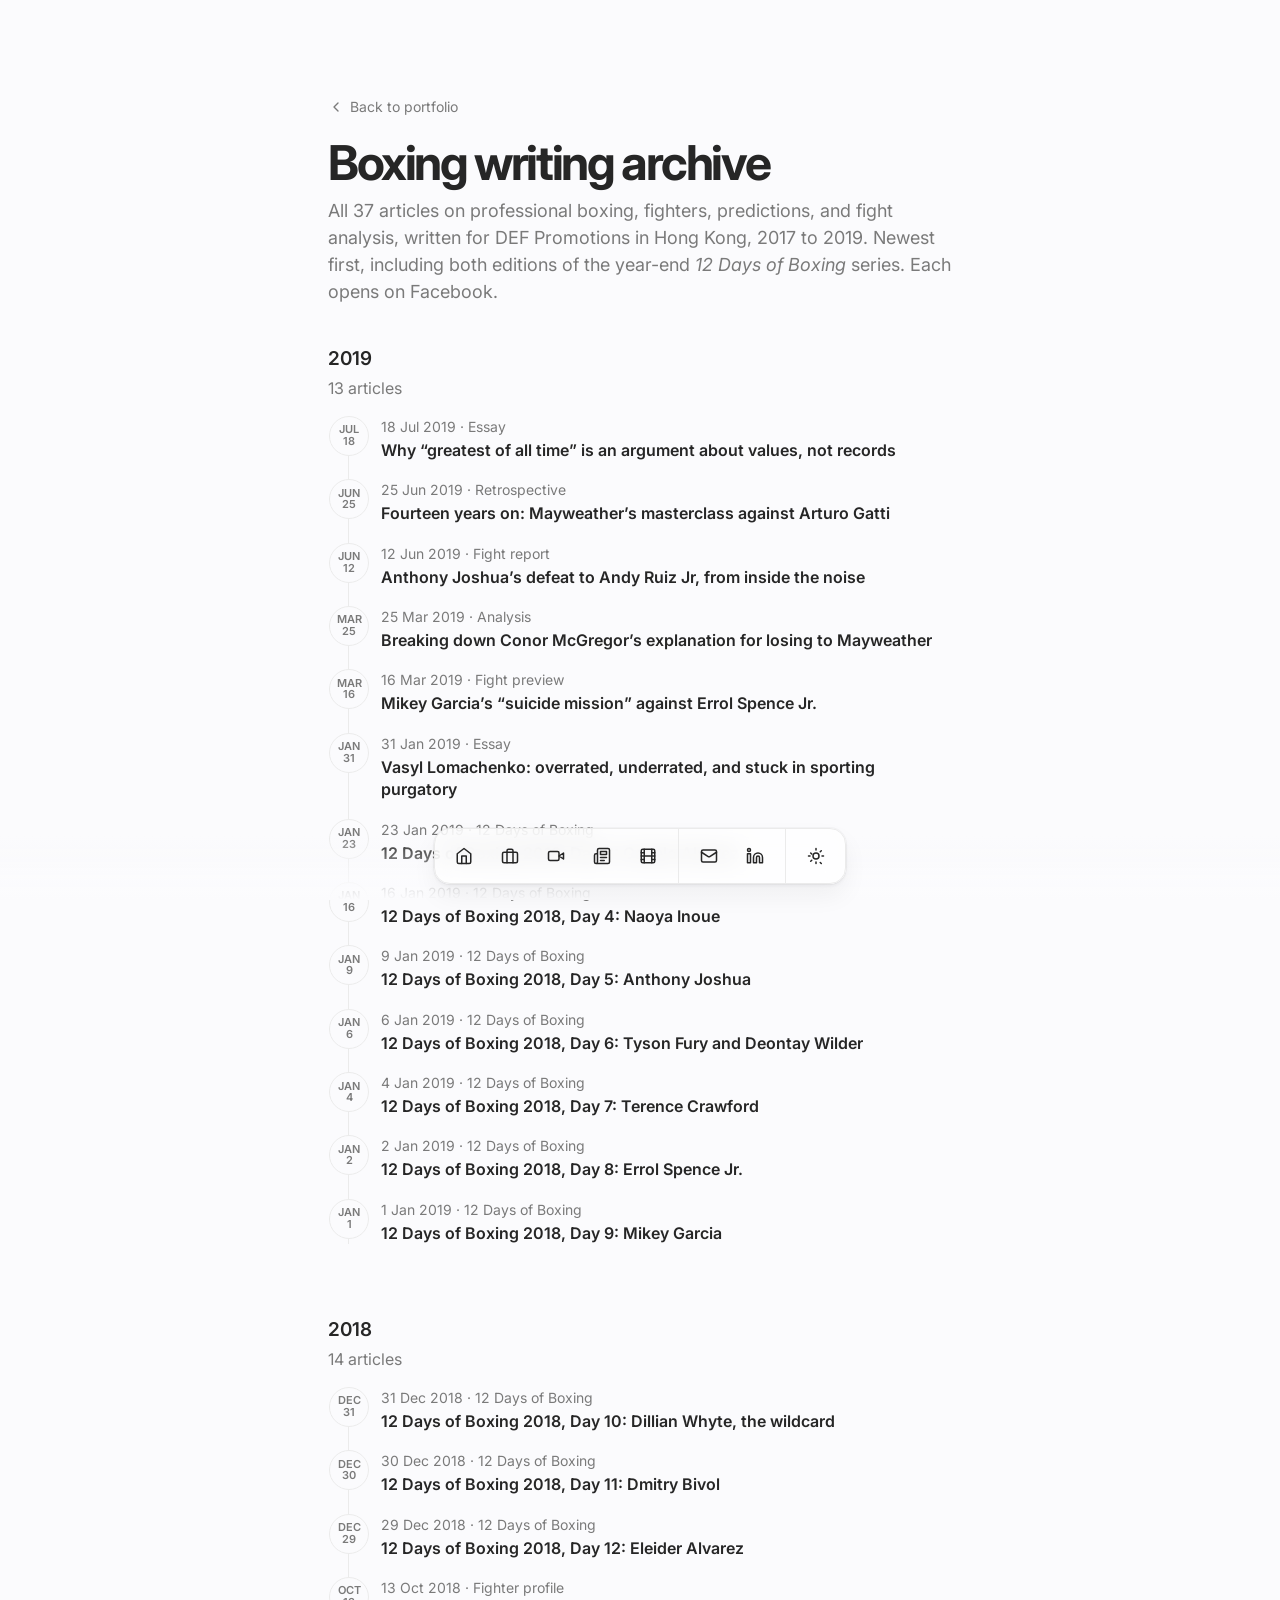
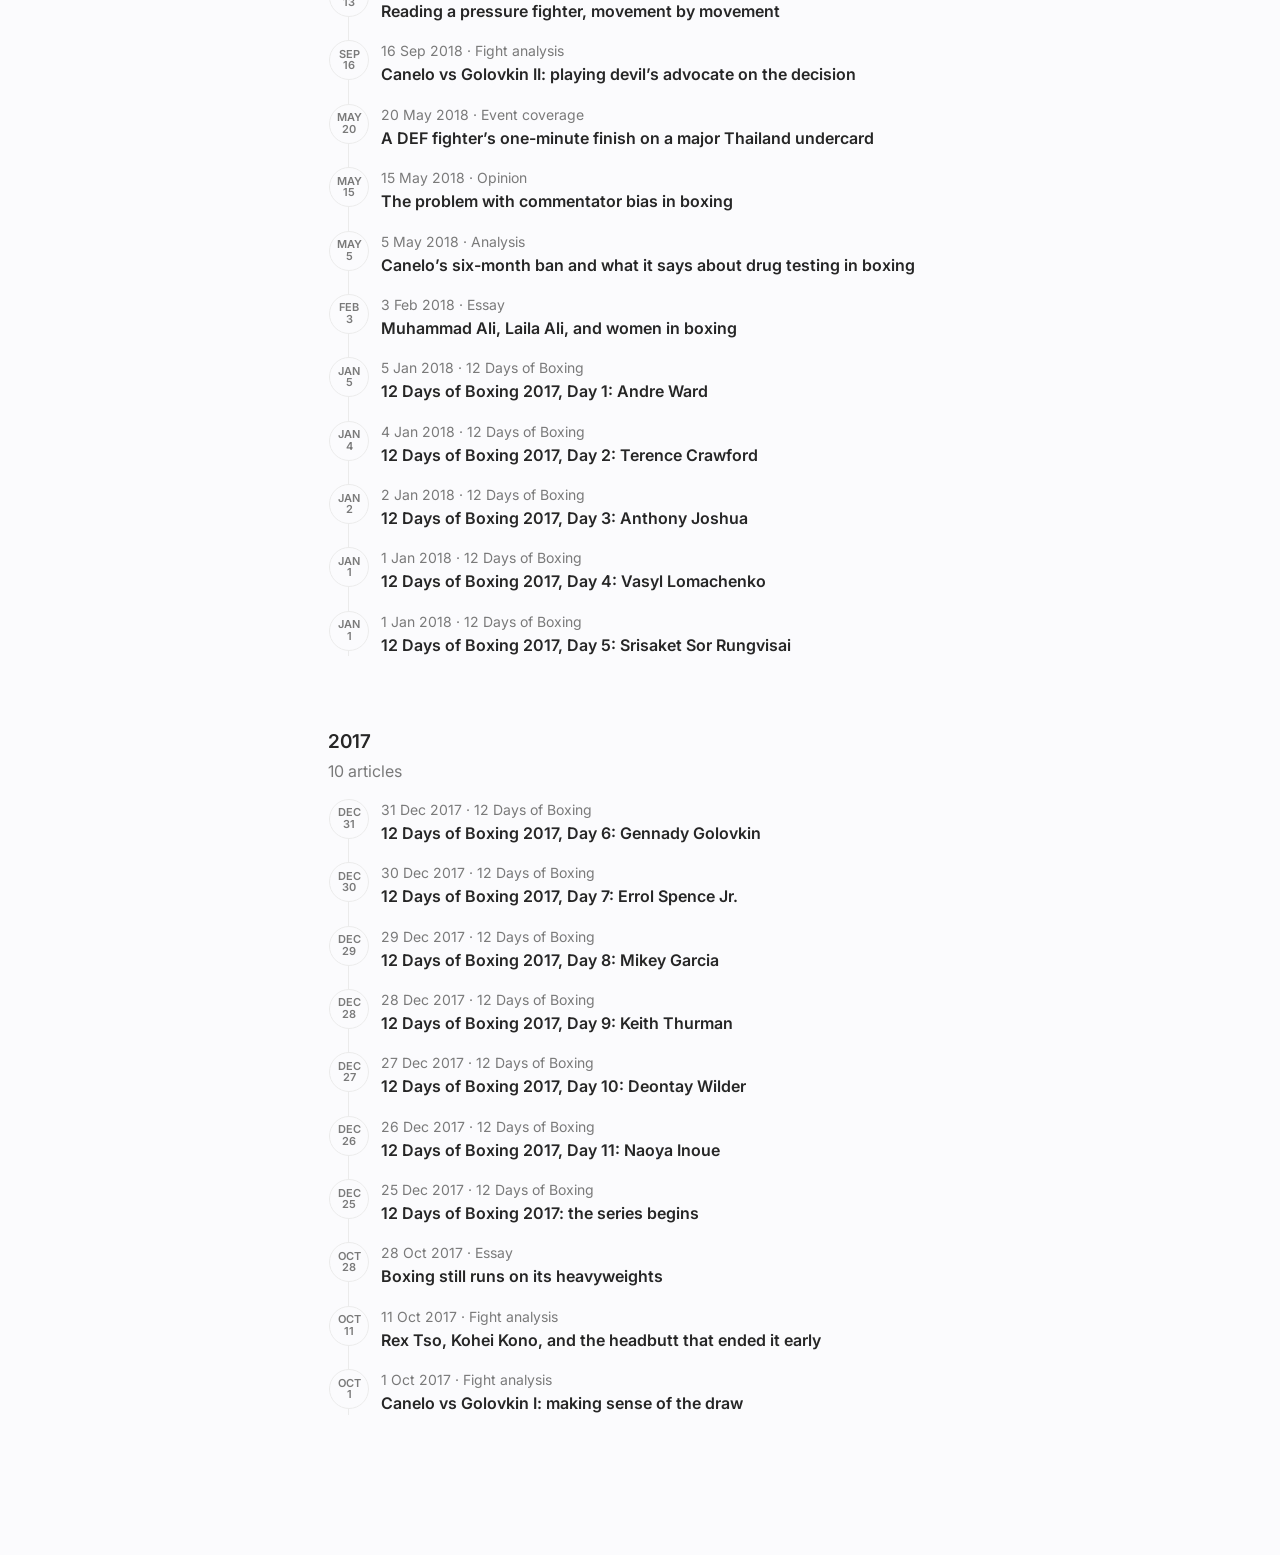
==== commit 04b8fd6c: "Revert portfolio expansion; add Under Development section (CLAIRITY, golf swing analysis, grocery pr" ====
--- a/boxing.html
+++ b/boxing.html
@@ -93,7 +93,6 @@
 <div class="dock-wrap">
   <nav class="dock" aria-label="Site">
     <a href="index.html" data-tip="Home" aria-label="Home"><svg viewBox="0 0 24 24" fill="none" stroke="currentColor" stroke-width="2" stroke-linecap="round" stroke-linejoin="round"><path d="m3 9 9-7 9 7v11a2 2 0 0 1-2 2H5a2 2 0 0 1-2-2z"/><polyline points="9 22 9 12 15 12 15 22"/></svg></a>
-    <a href="index.html#projects" data-tip="Projects" aria-label="Projects"><svg viewBox="0 0 24 24" fill="none" stroke="currentColor" stroke-width="2" stroke-linecap="round" stroke-linejoin="round"><path d="M15 14c.2-1 .7-1.7 1.5-2.5 1-.9 1.5-2.2 1.5-3.5A6 6 0 0 0 6 8c0 1 .2 2.2 1.5 3.5.7.7 1.3 1.5 1.5 2.5"/><path d="M9 18h6"/><path d="M10 22h4"/></svg></a>
     <a href="index.html#work" data-tip="Selected work" aria-label="Selected work"><svg viewBox="0 0 24 24" fill="none" stroke="currentColor" stroke-width="2" stroke-linecap="round" stroke-linejoin="round"><rect width="20" height="14" x="2" y="7" rx="2"/><path d="M16 21V5a2 2 0 0 0-2-2h-4a2 2 0 0 0-2 2v16"/></svg></a>
     <a href="index.html#broadcast" data-tip="Broadcast" aria-label="Broadcast"><svg viewBox="0 0 24 24" fill="none" stroke="currentColor" stroke-width="2" stroke-linecap="round" stroke-linejoin="round"><path d="m22 8-6 4 6 4V8Z"/><rect width="14" height="12" x="2" y="6" rx="2"/></svg></a>
     <a href="index.html#articles" data-tip="Articles" aria-label="Articles"><svg viewBox="0 0 24 24" fill="none" stroke="currentColor" stroke-width="2" stroke-linecap="round" stroke-linejoin="round"><path d="M4 22h16a2 2 0 0 0 2-2V4a2 2 0 0 0-2-2H8a2 2 0 0 0-2 2v16a2 2 0 0 1-2 2Zm0 0a2 2 0 0 1-2-2v-9c0-1.1.9-2 2-2h2"/><path d="M18 14h-8"/><path d="M15 18h-5"/><path d="M10 6h8v4h-8V6Z"/></svg></a>
--- a/styles.css
+++ b/styles.css
@@ -596,20 +596,3 @@
   .has-aside main>section:first-child .rv{animation:about-in .9s cubic-bezier(.2,.7,.2,1) .35s both}
   .has-aside main>section:first-child .sec-head.rv{animation-delay:.2s}
 }
-
-/* ---------- round 10: mindset + projects + project pages ---------- */
-.think{display:flex;flex-direction:column}
-.think-item{display:grid;grid-template-columns:44px 1fr;column-gap:16px;padding:24px 0;border-top:1px solid var(--border)}
-.think-item:last-child{border-bottom:1px solid var(--border)}
-.think-n{font-size:15px;color:var(--muted);font-variant-numeric:tabular-nums;padding-top:5px}
-.think-item h3{grid-column:2;margin:0 0 8px;font-size:22px;font-weight:600;letter-spacing:-.02em;line-height:1.25;color:var(--fg)}
-.think-item p{grid-column:2;margin:0;font-size:17px;line-height:1.65;color:var(--fg-2)}
-.proj-group{margin-top:36px}
-.proj-group .grid{margin-top:12px}
-.proj-label{margin:0;font-size:14px;font-weight:600;letter-spacing:.04em;text-transform:uppercase;color:var(--muted)}
-.proj-meta{display:flex;gap:6px;margin:14px 0 4px}
-.proj-block{margin-top:36px}
-.proj-block h2{margin:0 0 10px;font-size:24px;font-weight:600;letter-spacing:-.02em}
-.proj-block p{margin:0 0 12px;font-size:17px;line-height:1.65;color:var(--fg-2)}
-.proj-block ul,.proj-block ol{margin:0;padding-left:22px;font-size:17px;line-height:1.7;color:var(--fg-2)}
-.proj-block li{margin:0 0 6px}
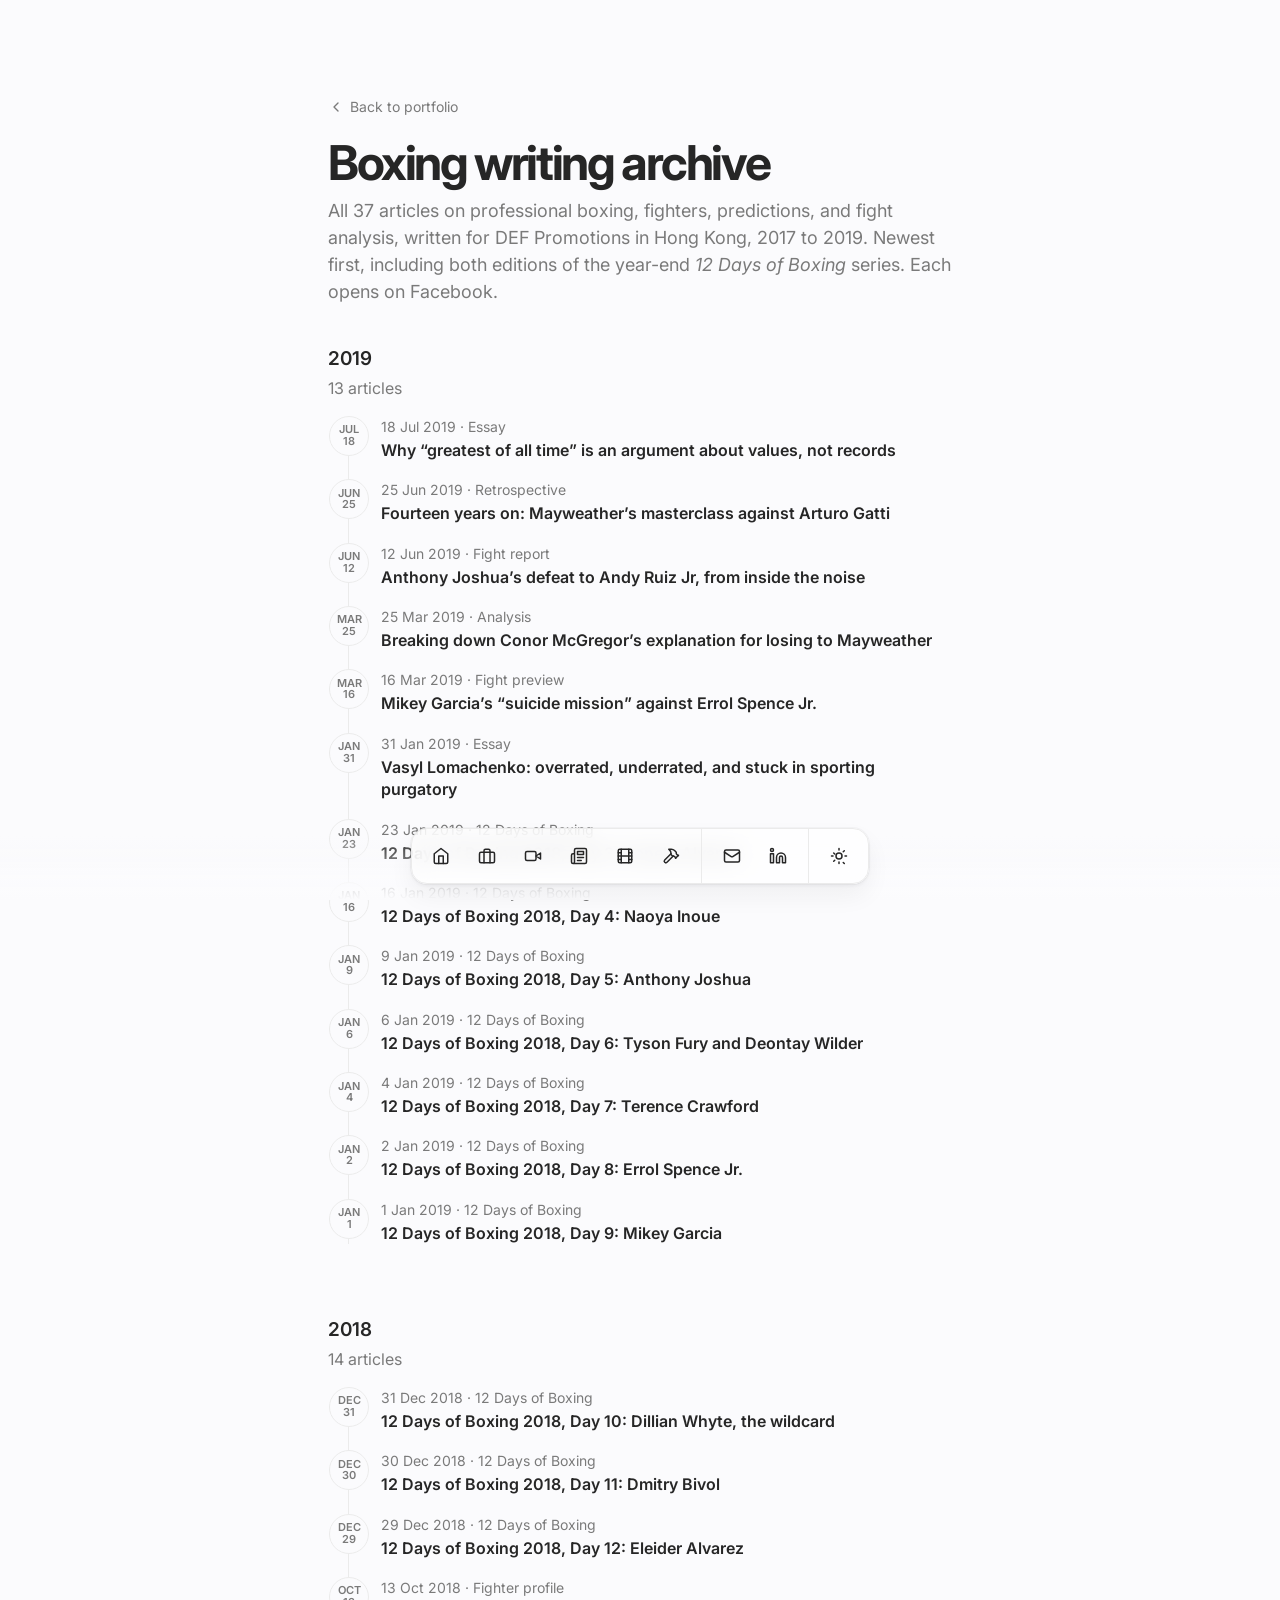
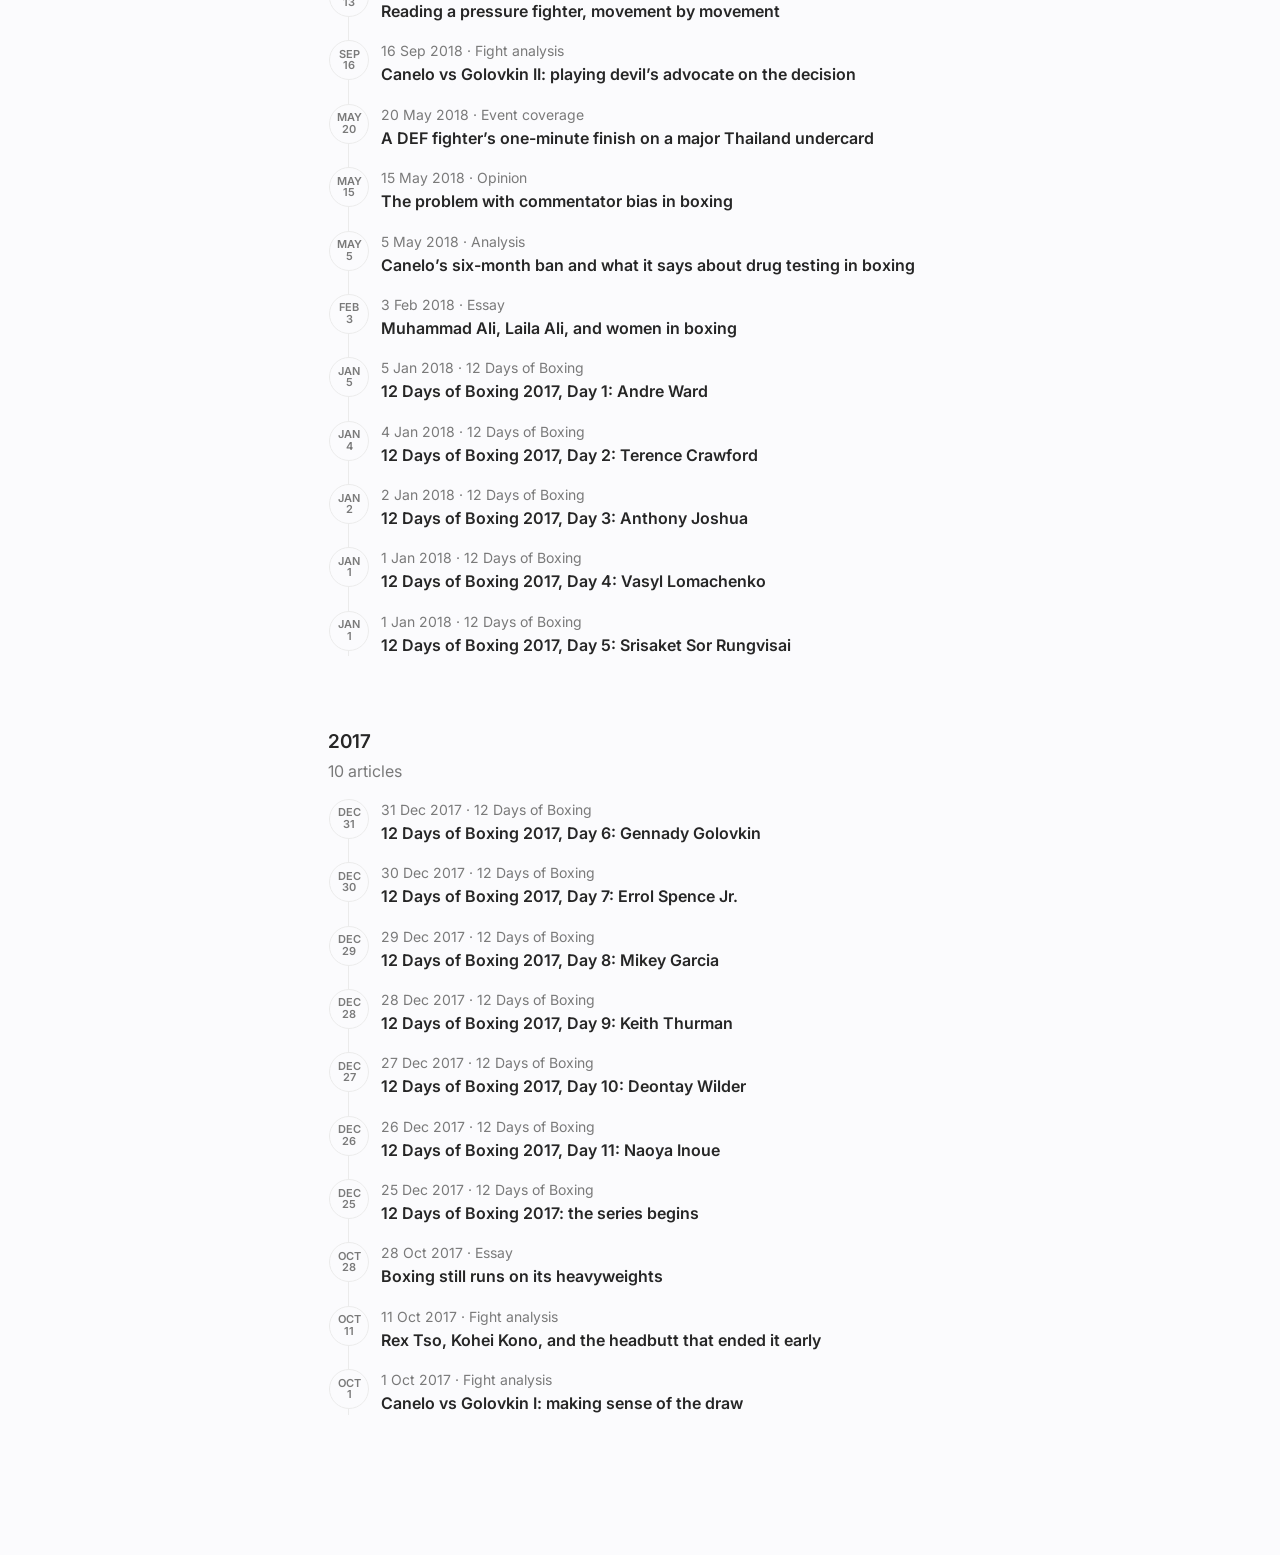
==== commit d585b13a: "Fix badge spacing, add Under Development icon and Explore row, broaden About Co-Authored-By: Claude " ====
--- a/boxing.html
+++ b/boxing.html
@@ -97,6 +97,7 @@
     <a href="index.html#broadcast" data-tip="Broadcast" aria-label="Broadcast"><svg viewBox="0 0 24 24" fill="none" stroke="currentColor" stroke-width="2" stroke-linecap="round" stroke-linejoin="round"><path d="m22 8-6 4 6 4V8Z"/><rect width="14" height="12" x="2" y="6" rx="2"/></svg></a>
     <a href="index.html#articles" data-tip="Articles" aria-label="Articles"><svg viewBox="0 0 24 24" fill="none" stroke="currentColor" stroke-width="2" stroke-linecap="round" stroke-linejoin="round"><path d="M4 22h16a2 2 0 0 0 2-2V4a2 2 0 0 0-2-2H8a2 2 0 0 0-2 2v16a2 2 0 0 1-2 2Zm0 0a2 2 0 0 1-2-2v-9c0-1.1.9-2 2-2h2"/><path d="M18 14h-8"/><path d="M15 18h-5"/><path d="M10 6h8v4h-8V6Z"/></svg></a>
     <a href="index.html#def" data-tip="Boxing" aria-label="Boxing"><svg viewBox="0 0 24 24" fill="none" stroke="currentColor" stroke-width="2" stroke-linecap="round" stroke-linejoin="round"><rect width="18" height="18" x="3" y="3" rx="2"/><path d="M7 3v18M3 7.5h4M3 12h18M3 16.5h4M17 3v18M17 7.5h4M17 16.5h4"/></svg></a>
+    <a href="index.html#development" data-tip="Under Development" aria-label="Under Development"><svg viewBox="0 0 24 24" fill="none" stroke="currentColor" stroke-width="2" stroke-linecap="round" stroke-linejoin="round"><path d="m15 12-8.373 8.373a1 1 0 1 1-3-3L12 9"/><path d="m18 15 4-4"/><path d="m21.5 11.5-1.914-1.914A2 2 0 0 1 19 8.172V7l-2.26-2.26a6 6 0 0 0-4.202-1.756L9 2.96l.92.82A6.18 6.18 0 0 1 12 8.4V10l2 2h1.172a2 2 0 0 1 1.414.586L18.5 14.5"/></svg></a>
     <span class="sep" aria-hidden="true"></span>
     <a href="mailto:irvinchiu.yf@gmail.com" data-tip="Email" aria-label="Email"><svg viewBox="0 0 24 24" fill="none" stroke="currentColor" stroke-width="2" stroke-linecap="round" stroke-linejoin="round"><rect width="20" height="16" x="2" y="4" rx="2"/><path d="m22 7-8.97 5.7a1.94 1.94 0 0 1-2.06 0L2 7"/></svg></a>
     <a href="https://www.linkedin.com/in/irvinchiu/" data-tip="LinkedIn" aria-label="LinkedIn"><svg viewBox="0 0 24 24" fill="none" stroke="currentColor" stroke-width="2" stroke-linecap="round" stroke-linejoin="round"><path d="M16 8a6 6 0 0 1 6 6v7h-4v-7a2 2 0 0 0-2-2 2 2 0 0 0-2 2v7h-4v-7a6 6 0 0 1 6-6z"/><rect width="4" height="12" x="2" y="9"/><circle cx="4" cy="4" r="2"/></svg></a>
--- a/styles.css
+++ b/styles.css
@@ -596,3 +596,7 @@
   .has-aside main>section:first-child .rv{animation:about-in .9s cubic-bezier(.2,.7,.2,1) .35s both}
   .has-aside main>section:first-child .sec-head.rv{animation-delay:.2s}
 }
+
+/* cards without a footer need their own bottom padding */
+.card-body:last-child{padding-bottom:18px}
+.card-body .badges{margin-top:10px !important}
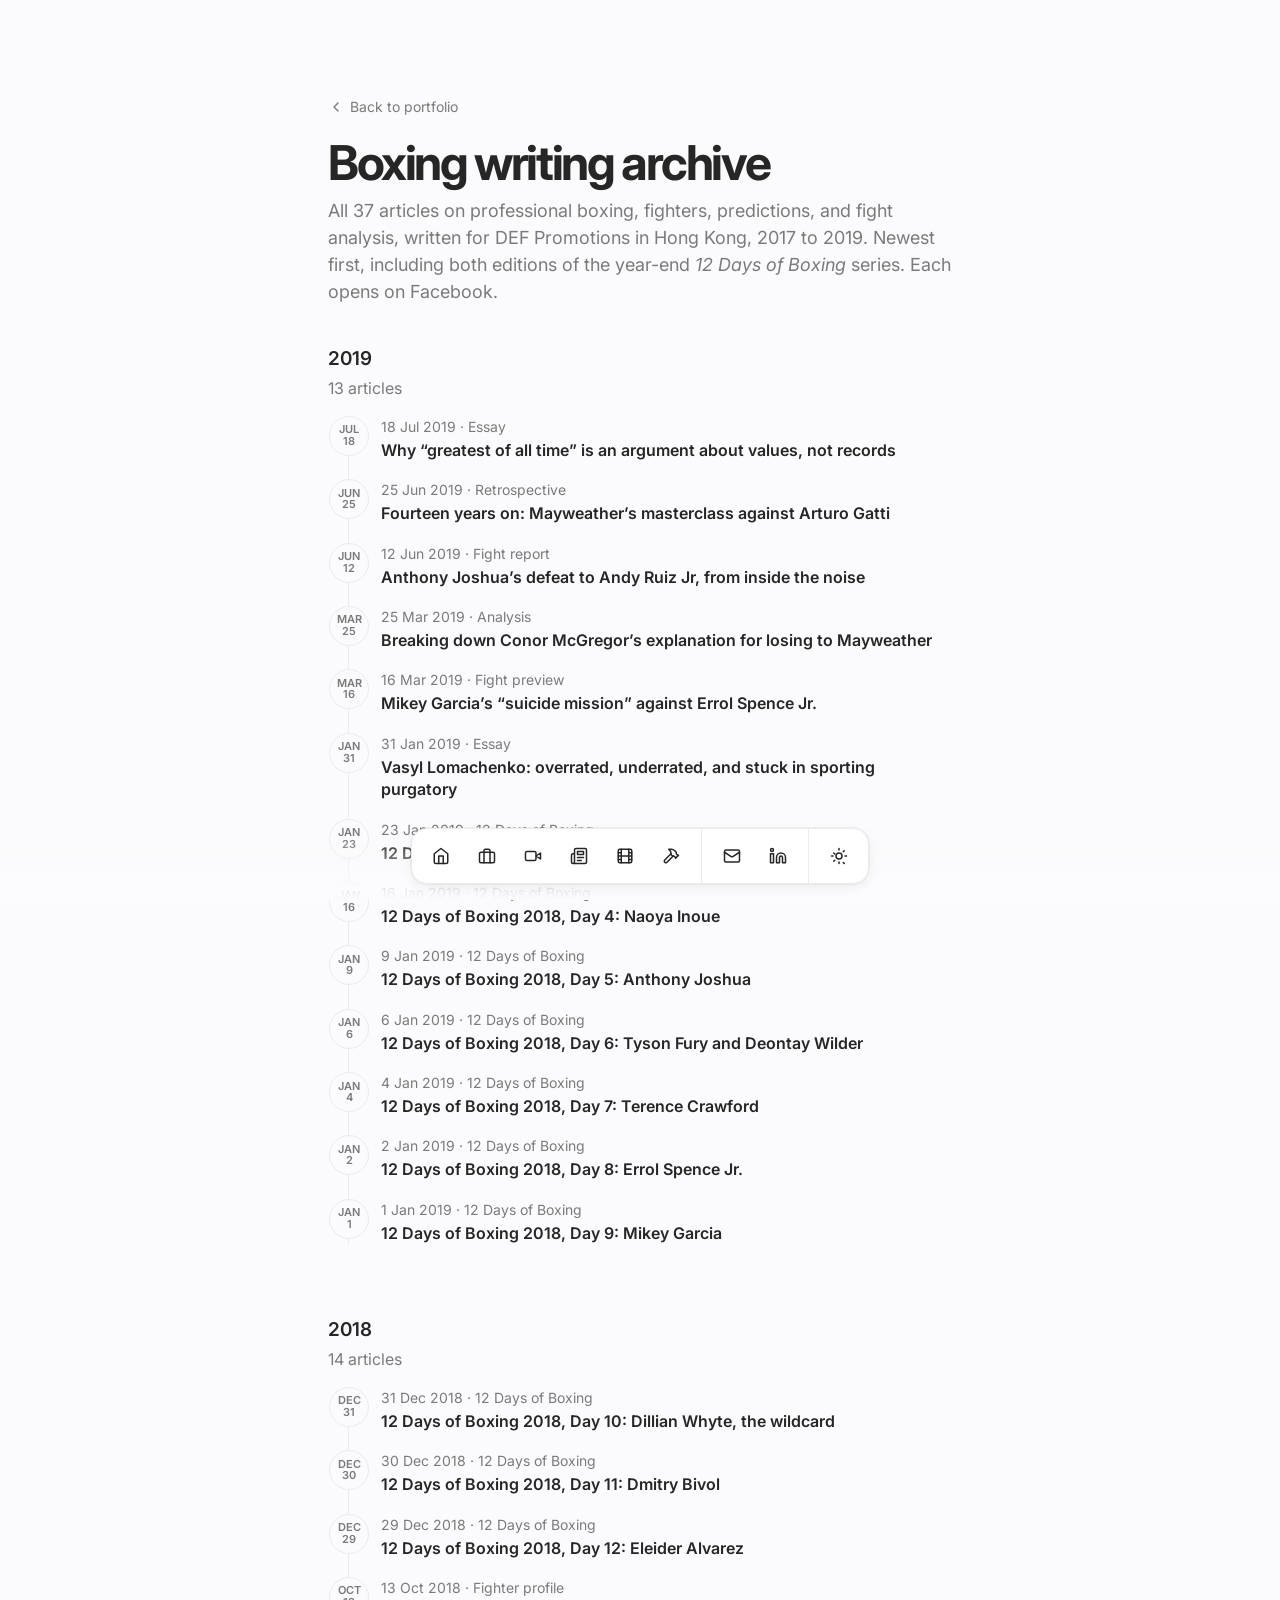
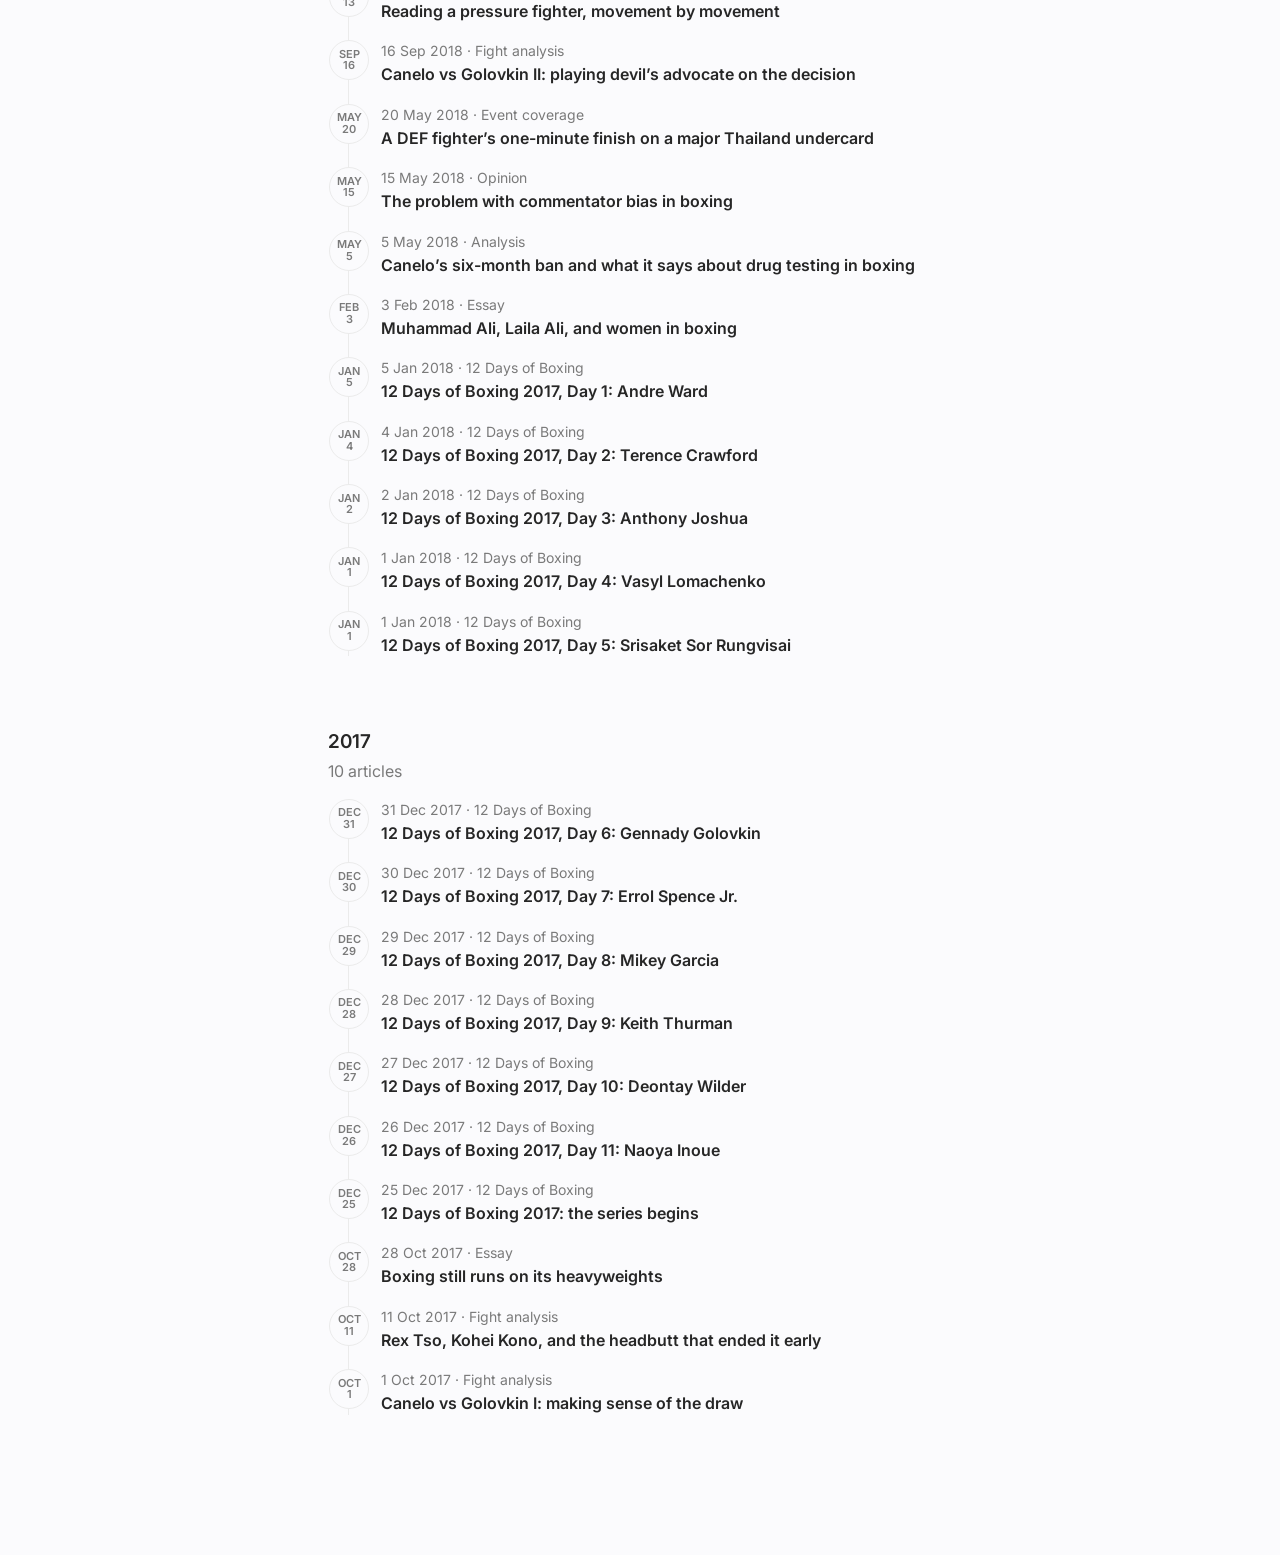
==== commit c8674e54: "Remove scroll-triggered reveals and lazy image loading so content is always in place Co-Authored-By:" ====
--- a/boxing.html
+++ b/boxing.html
@@ -17,6 +17,9 @@
 <link rel="preconnect" href="https://fonts.googleapis.com">
 <link rel="preconnect" href="https://fonts.gstatic.com" crossorigin>
 <link href="https://fonts.googleapis.com/css2?family=Inter:wght@400;500;600;700&display=swap" rel="stylesheet">
+<link rel="icon" href="favicon.svg" type="image/svg+xml">
+<link rel="icon" href="favicon-32.png" sizes="32x32" type="image/png">
+<link rel="apple-touch-icon" href="apple-touch-icon.png">
 <link rel="stylesheet" href="styles.css">
 </head>
 <body>
@@ -122,17 +125,6 @@
     document.documentElement.setAttribute('data-theme', next);
     try { localStorage.setItem('theme', next); } catch (e) {}
   });
-  var items = [].slice.call(document.querySelectorAll('.bf'));
-  if (reduce || !('IntersectionObserver' in window)) {
-    items.forEach(function(el){ el.classList.add('in'); });
-  } else {
-    var io = new IntersectionObserver(function(entries){
-      entries.forEach(function(e){
-        if (e.isIntersecting) { e.target.classList.add('in'); io.unobserve(e.target); }
-      });
-    }, {rootMargin:'0px 0px -40px 0px'});
-    items.forEach(function(el){ io.observe(el); });
-  }
 })();
 </script>
 </body>
--- a/styles.css
+++ b/styles.css
@@ -3,7 +3,7 @@
   --border:#ebebeb; --secondary:#f4f4f4; --secondary-fg:#333333;
   --primary:#2b2b2b; --primary-fg:#fafafa;
   --card:#ffffff; --soft:#f6f6f6; --dock:rgba(255,255,255,.75);
-  --shadow:0 0 0 1px rgba(0,0,0,.03),0 2px 4px rgba(0,0,0,.05),0 12px 24px rgba(0,0,0,.05);
+  --shadow:0 0 0 1px rgba(0,0,0,.04),0 4px 12px rgba(0,0,0,.06);
   color-scheme:light;
 }
 @media (prefers-color-scheme: dark){
@@ -12,7 +12,7 @@
     --border:#262626; --secondary:#1f1f1f; --secondary-fg:#ededed;
     --primary:#ededed; --primary-fg:#171717;
     --card:#141414; --soft:#181818; --dock:rgba(17,17,17,.72);
-    --shadow:0 0 0 1px rgba(255,255,255,.06),0 -20px 80px -20px rgba(255,255,255,.08) inset;
+    --shadow:0 0 0 1px rgba(255,255,255,.06);
     color-scheme:dark;
   }
 }
@@ -21,12 +21,12 @@
   --border:#262626; --secondary:#1f1f1f; --secondary-fg:#ededed;
   --primary:#ededed; --primary-fg:#171717;
   --card:#141414; --soft:#181818; --dock:rgba(17,17,17,.72);
-  --shadow:0 0 0 1px rgba(255,255,255,.06),0 -20px 80px -20px rgba(255,255,255,.08) inset;
+  --shadow:0 0 0 1px rgba(255,255,255,.06);
   color-scheme:dark;
 }
 
 *{box-sizing:border-box}
-html{scroll-behavior:smooth;-webkit-text-size-adjust:100%}
+html{-webkit-text-size-adjust:100%}
 body{
   margin:0;background:var(--bg);color:var(--fg);
   font-family:Inter,ui-sans-serif,system-ui,-apple-system,"Segoe UI",Roboto,sans-serif;
@@ -131,7 +131,7 @@
 .frame.lite{cursor:pointer}
 .frame.lite:hover img{transform:scale(1.03)}
 .play{position:absolute;left:50%;top:50%;width:52px;height:52px;margin:-26px 0 0 -26px;border-radius:50%;
-  background:rgba(9,9,11,.7);backdrop-filter:blur(6px);-webkit-backdrop-filter:blur(6px);border:1px solid rgba(255,255,255,.2)}
+  background:rgba(9,9,11,.75);border:1px solid rgba(255,255,255,.2)}
 .play::after{content:"";position:absolute;left:21px;top:16px;border-style:solid;border-width:10px 0 10px 15px;border-color:transparent transparent transparent #fff}
 .frame:focus-visible{outline:2px solid var(--fg);outline-offset:2px}
 
@@ -175,7 +175,7 @@
 }
 .dock::before{
   content:"";position:absolute;inset:0;z-index:-1;border-radius:16px;
-  background:var(--dock);backdrop-filter:blur(12px);-webkit-backdrop-filter:blur(12px);
+  background:var(--card);
   border:1px solid var(--border);box-shadow:var(--shadow);
   opacity:var(--bgp,1);transform:translate(var(--bgx,0px),var(--bgy,0px)) scale(var(--bgsx,1),var(--bgsy,1));
 }
@@ -203,16 +203,11 @@
   :root:not([data-theme="light"]) .icon-moon{display:block}
 }
 
-/* ---------- blur fade ---------- */
-.bf{opacity:0;filter:blur(6px);transform:translateY(6px);
-  transition:opacity .4s ease-out,filter .4s ease-out,transform .4s ease-out;transition-delay:var(--d,0s)}
-.bf.in{opacity:1;filter:blur(0);transform:none}
+/* ---------- hero heading intro (plays once on load) ---------- */
 .bt .w{display:inline-block;white-space:nowrap}
-.bt .w span{display:inline-block;opacity:0;filter:blur(8px);transform:translateY(6px);
-  animation:bt .5s ease-out forwards;white-space:pre}
-@keyframes bt{to{opacity:1;filter:blur(0);transform:none}}
+.bt .w span{display:inline-block;animation:bt .5s ease-out backwards;white-space:pre}
+@keyframes bt{from{opacity:0;filter:blur(8px);transform:translateY(6px)}}
 @media (prefers-reduced-motion: reduce){
-  .bf{opacity:1;filter:none;transform:none;transition:none}
   .bt .w span{animation:none;opacity:1;filter:none;transform:none}
   .dock a:hover,.dock button:hover{transform:none}
 }
@@ -247,7 +242,7 @@
   .side-nav{display:flex}
   .side h1{font-size:46px}
   .has-aside main{margin:0;padding:48px 0 96px;max-width:none}
-  .has-aside .dock-wrap,.has-aside .dock-fade{display:none}
+  .has-aside .dock-fade{display:none}
 }
 
 /* section headings (left aligned) */
@@ -293,54 +288,21 @@
 .has-aside .card-title{color:var(--fg)}
 
 
-/* ---------- full-bleed light / dark bars ----------
-   Every other section gets a bar that runs edge to edge. The sidebar text
-   uses difference blending, so it flips black/white exactly where a bar
-   edge passes behind it. */
+/* ---------- single colour page ---------- */
 html,body{overflow-x:clip}
 .has-aside main{gap:0;padding-top:0}
-.has-aside main>section{position:relative;padding:112px 0;scroll-margin-top:0}
+.has-aside main>section{padding:56px 0;scroll-margin-top:24px}
 .has-aside main>section:first-child{padding-top:48px}
-@media (max-width:480px){.has-aside main>section{padding:72px 0}}
-.has-aside main>section::before{
-  content:"";position:absolute;top:0;bottom:0;z-index:-1;pointer-events:none;background:var(--bg);
-  left:calc(var(--ix,0px) - var(--sl,0px));width:calc(100vw - 2 * var(--ix,0px));
-  border-radius:var(--rt,0px) var(--rt,0px) var(--rb,0px) var(--rb,0px);
-}
-:root{--bar:#1d1d1f}
-.has-aside main>section:nth-of-type(even){
-  --bg:#1d1d1f; --fg:#f5f5f7; --fg-2:#d4d4d4; --muted:#a3a3a3;
-  --border:#3a3a3c; --secondary:#2c2c2e; --secondary-fg:#f5f5f7;
-  --primary:#f5f5f7; --primary-fg:#1d1d1f; --card:#272729; --soft:#272729;
-  color:var(--fg);color-scheme:dark;
-}
-@media (prefers-color-scheme: dark){
-  :root:not([data-theme="light"]){--bar:#f5f5f7}
-  :root:not([data-theme="light"]) .has-aside main>section:nth-of-type(even){
-    --bg:#f5f5f7; --fg:#171717; --fg-2:#404040; --muted:#6b6b6b;
-    --border:#e2e2e2; --secondary:#eaeaea; --secondary-fg:#262626;
-    --primary:#171717; --primary-fg:#fafafa; --card:#ffffff; --soft:#f3f3f3; color-scheme:light;
-  }
-}
-:root[data-theme="dark"]{--bar:#f5f5f7}
-:root[data-theme="dark"] .has-aside main>section:nth-of-type(even){
-  --bg:#f5f5f7; --fg:#171717; --fg-2:#404040; --muted:#6b6b6b;
-  --border:#e2e2e2; --secondary:#eaeaea; --secondary-fg:#262626;
-  --primary:#171717; --primary-fg:#fafafa; --card:#ffffff; --soft:#f3f3f3; color-scheme:light;
-}
+@media (max-width:480px){.has-aside main>section{padding:40px 0}}
 .has-aside main>section .card:hover{box-shadow:none;border-color:var(--muted)}
-/* sidebar flips pixel-by-pixel as bars pass behind it */
-@media (min-width:1024px){
-  .side{mix-blend-mode:difference;color:#fff}
-  .side *{color:#fff !important;border-color:#fff}
-  .side-role{opacity:.65}
-  .side-nav a:hover,.side-nav a.on,.side-icons a:hover,.side-icons button:hover{background:rgba(255,255,255,.18)}
-}
 
 /* cooking */
 .cook{display:flex;flex-direction:column;gap:14px;align-items:flex-start}
 .cook p{margin:0;color:var(--muted);font-size:15px;line-height:1.6;max-width:520px}
 .badge.lg{font-size:14px;padding:6px 14px;border-radius:8px}
+.shot{display:block;margin-top:20px;border:1px solid var(--border);border-radius:12px;overflow:hidden;background:#fff}
+.shot img{display:block;width:100%;height:auto;transition:transform .6s}
+.shot:hover img{transform:scale(1.015)}
 .has-aside .dock-fade{display:none}
 
 /* experience list */
@@ -348,16 +310,6 @@
 .exp-list{margin:14px 0 0;padding-left:18px;font-size:15px;line-height:1.6;color:var(--fg-2)}
 .exp-list li{margin:0 0 8px;padding-left:2px}
 .exp-list li::marker{color:var(--muted)}
-
-/* push effect: dock takes over from the sidebar once it has slid away */
-@media (min-width:1024px){
-  .has-aside main{position:relative}
-  .side-top,.side-name,.side-role{will-change:transform,opacity}
-  .has-aside .dock-wrap{display:flex;opacity:0;will-change:transform,opacity}
-  .has-aside .dock-wrap .dock{pointer-events:none}
-  html.pushed .has-aside .dock-wrap .dock{pointer-events:auto}
-}
-
 
 /* ---------- larger type ---------- */
 .prose{font-size:17px}
@@ -396,10 +348,6 @@
 .ex-desc{grid-column:2;font-size:17px;color:var(--muted);margin-top:4px}
 .ex-row:hover .ex-arrow{transform:translateX(8px)}
 
-/* first screen: just the intro and About */
-@media (min-width:1024px){
-  .has-aside main>section:first-child{min-height:100vh;min-height:100svh}
-}
 
 /* ---------- instagram: photo slides left, caption eases in ---------- */
 .ig-grid{display:flex;flex-direction:column;gap:48px;margin-top:36px}
@@ -433,6 +381,9 @@
   .ig-img{width:50%;left:calc((1 - var(--t)) * 25%)}
   .ig-text{left:54%}
 }
+@media (min-width:1024px){
+  .ig-grid{width:100%;margin-left:0}
+}
 
 /* ---------- round 5 ---------- */
 @media (min-width:1024px){ .side{z-index:25} }
@@ -441,15 +392,20 @@
 .ig-img{border:1px solid var(--border)}
 .ig-text{justify-content:flex-start;gap:12px;padding:22px;border:1px solid var(--border);border-radius:16px;background:var(--card)}
 .ig-text h3{flex:none}
-.ig-cap{flex:1;min-height:0;width:100%;overflow-y:auto;padding-right:8px;font-size:15px;line-height:1.6;color:var(--muted);
+.ig-cap{flex:1;min-height:0;width:100%;overflow-y:hidden;padding-right:8px;font-size:15px;line-height:1.6;color:var(--muted);
   scrollbar-width:thin;scrollbar-color:var(--border) transparent}
+/* captions never trap the mouse wheel: they only scroll after "Read more" is clicked, and release when the pointer leaves */
+.ig-cap.clip{-webkit-mask-image:linear-gradient(to bottom,#000 calc(100% - 40px),transparent);mask-image:linear-gradient(to bottom,#000 calc(100% - 40px),transparent)}
+.ig-cap.scroll{overflow-y:auto;-webkit-mask-image:none;mask-image:none;overscroll-behavior:contain}
+.ig-more{flex:none;align-self:flex-start;background:none;border:0;padding:0;margin:-4px 0 0;color:var(--muted);font:inherit;font-size:13px;
+  text-decoration:underline;text-underline-offset:3px;cursor:pointer}
+.ig-more:hover,.ig-more:focus-visible{color:var(--fg)}
 .ig-cap p{margin:0 0 .8em}
 .ig-cap:focus-visible{outline:2px solid var(--fg);outline-offset:2px;border-radius:6px}
 .ig-text .badge{flex:none}
 @media (max-width:719px){ .ig-cap{max-height:280px;flex:none} }
 
 /* ---------- round 6: explore scene, corner block ---------- */
-.side-bottom{transform-origin:0 100%}
 .explore-pin{display:block}
 .ex-row{grid-template-columns:68px 1fr auto;align-items:center;column-gap:16px;padding:16px 0}
 .ex-ico{grid-row:1 / span 2;width:52px;height:52px;border-radius:14px;display:grid;place-items:center;
@@ -459,19 +415,12 @@
 .ex-name{grid-column:2;grid-row:1;align-self:end}
 .ex-arrow{grid-column:3;grid-row:1 / span 2}
 .ex-desc{grid-column:2;grid-row:2;align-self:start}
-.explore .ex-name,.explore .ex-desc,.explore .ex-arrow,#explore .sec-head{opacity:var(--xf,1)}
-.ex-row{border-top-color:color-mix(in srgb,var(--border) calc(var(--xf,1) * 100%),transparent)}
-.ex-row:last-child{border-bottom-color:color-mix(in srgb,var(--border) calc(var(--xf,1) * 100%),transparent)}
-#explore.xgone .ex-row{pointer-events:none}
-@media (min-width:1024px){
-  #explore{padding:0 !important;min-height:100vh;display:flex;flex-direction:column;justify-content:center}
-}
 @media (max-width:1023px){ .ex-row{padding:14px 0} }
 
 /* ---------- round 7: caption slides out from under the photo; carousel ---------- */
 @media (min-width:720px){
   .ig-img{z-index:2}
-  .ig-text{z-index:1;opacity:1;width:46%;right:auto;left:calc(27% + var(--t) * 27%);transform:none;top:4px;bottom:4px;box-shadow:0 8px 28px rgba(0,0,0,calc(.08 * var(--t)))}
+  .ig-text{z-index:1;opacity:1;width:46%;right:auto;left:calc(27% + var(--t) * 27%);transform:none;top:0;bottom:0;box-shadow:0 8px 28px rgba(0,0,0,calc(.08 * var(--t)))}
 }
 .ig-car{position:absolute}
 .ig-slides{display:flex;height:100%;overflow-x:auto;scroll-snap-type:x mandatory;scrollbar-width:none;-webkit-overflow-scrolling:touch}
@@ -480,7 +429,7 @@
 .ig-slides img{width:100%;height:100%;object-fit:cover;display:block}
 .ig-nav{position:absolute;top:50%;transform:translateY(-50%);width:36px;height:36px;border-radius:50%;border:0;
   background:rgba(20,20,20,.55);color:#fff;font-size:24px;line-height:1;cursor:pointer;display:grid;place-items:center;
-  backdrop-filter:blur(6px);-webkit-backdrop-filter:blur(6px);opacity:0;transition:opacity .2s}
+  opacity:0;transition:opacity .2s}
 .ig-prev{left:10px}.ig-next{right:10px}
 .ig-car:hover .ig-nav,.ig-nav:focus-visible{opacity:1}
 .ig-dots{position:absolute;left:0;right:0;bottom:12px;display:flex;justify-content:center;gap:6px;pointer-events:none}
@@ -492,111 +441,15 @@
 }
 @media (hover:none){ .ig-nav{opacity:1} }
 
-/* ================= round 8: CSS-only scroll effects ================= */
-/* Nothing below uses JS per frame. Without scroll-driven animation support the page is simply static. */
-
-/* dock is a normal filled bar; it just slides up into view */
-@media (min-width:1024px){
-  .has-aside .dock-wrap{opacity:1;will-change:auto}
-  .has-aside .dock-wrap .dock{pointer-events:auto}
-}
-
-/* bars: every section; full-bleed rectangle sized from the column offset, clipped to a card at the screen edges */
-:root{--ix-max:72px;--r-max:56px}
-@media (max-width:719px){ :root{--ix-max:20px} }
-.has-aside main{--ml:calc(max(0px,(100vw - 672px) / 2) + 24px)}
-@media (min-width:1024px){ .has-aside main{--ml:calc(max(0px,(100vw - 1160px) / 2) + 440px)} }
-.has-aside main>section::before{
-  content:"";position:absolute;top:0;bottom:0;z-index:-1;pointer-events:none;background:var(--bg);
-  left:calc(-1 * var(--ml));width:100vw;border-radius:0;
-}
-@property --ixt{syntax:'<length>';inherits:false;initial-value:0px}
-@property --ixb{syntax:'<length>';inherits:false;initial-value:0px}
-@property --rt{syntax:'<length>';inherits:false;initial-value:0px}
-@property --rb{syntax:'<length>';inherits:false;initial-value:0px}
-@keyframes bar-in{from{--ixt:var(--ix-max);--rt:var(--r-max)}to{--ixt:0px;--rt:0px}}
-@keyframes bar-out{from{--ixb:0px;--rb:0px}to{--ixb:var(--ix-max);--rb:var(--r-max)}}
-
-@media (prefers-reduced-motion: no-preference){
-@supports (animation-timeline: view()){
-  .has-aside main>section::before{
-    clip-path:inset(0 max(var(--ixt),var(--ixb)) round var(--rt) var(--rt) var(--rb) var(--rb));
-    animation:bar-in linear both,bar-out linear both;
-    animation-timeline:view(),view();
-    animation-range:entry 5% entry 50%,exit 50% exit 95%;
-  }
-
-  /* cards slide in from alternating sides; everything else fades up. Entry only: they never fade out on the way down,
-     and on the way back up they only fade right at the bottom edge. */
-  @keyframes rv-fade{from{opacity:0}to{opacity:1}}
-  @keyframes rv-up{from{transform:translate3d(0,28px,0)}to{transform:none}}
-  @keyframes rv-left{from{transform:translate3d(-38vw,0,0)}to{transform:none}}
-  @keyframes rv-right{from{transform:translate3d(38vw,0,0)}to{transform:none}}
-  .rv,.rv-l,.rv-r{animation-timing-function:linear;animation-fill-mode:both;animation-timeline:view(),view();animation-range:entry 0% entry 11vh,entry 0% entry 20vh}
-  .rv{animation-name:rv-fade,rv-up}
-  .rv-l{animation-name:rv-fade,rv-left}
-  .rv-r{animation-name:rv-fade,rv-right}
-  .rv-l,.rv-r{animation-timing-function:linear,cubic-bezier(.2,.7,.2,1)}
-}
-
-@supports (animation-timeline: scroll()){
-@media (min-width:1024px){
-  /* intro + corner block slide away together; the content slides to the centre on the same curve */
-  .has-aside{--away:calc(-1 * (max(0px,(100vw - 1160px) / 2) + 392px))}
-  @keyframes side-move{to{transform:translateX(var(--away))}}
-  @keyframes side-fade{to{opacity:0;visibility:hidden}}
-  @keyframes centre{to{transform:translateX(-196px)}}
-  .side-top,.side-bottom{
-    animation:side-move cubic-bezier(.65,0,.35,1) both,side-fade linear both;
-    animation-timeline:scroll(root),scroll(root);
-    animation-range:25vh 105vh,25vh 85vh;
-  }
-  .sec-in{animation:centre cubic-bezier(.65,0,.35,1) both;animation-timeline:scroll(root);animation-range:25vh 105vh}
-}}
-
-@supports (animation-timeline: view()){
-@media (min-width:1024px){
-  /* the filled bar slides up as you scroll away from Explore */
-  body{timeline-scope:--explore}
-  #explore{view-timeline:--explore block}
-  @keyframes dock-up{from{transform:translateY(140%)}to{transform:none}}
-  .dock-wrap{animation:dock-up cubic-bezier(.2,.8,.2,1) both;animation-timeline:--explore;animation-range:exit 15% exit 65%}
-}}
-
-/* instagram: photo slides left, caption card slides out from underneath, driven by scroll */
-@media (min-width:720px){
-  @keyframes ig-photo{0%,18%{transform:translateX(50%)}46%,54%{transform:none}82%,100%{transform:translateX(50%)}}
-  @keyframes ig-card{0%,18%{transform:translateX(-58.7%)}46%,54%{transform:none}82%,100%{transform:translateX(-58.7%)}}
-  @supports (animation-timeline: view()){
-    .ig-img{animation:ig-photo cubic-bezier(.4,0,.2,1) both;animation-timeline:view();animation-range:cover}
-    .ig-text{animation:ig-card cubic-bezier(.4,0,.2,1) both;animation-timeline:view();animation-range:cover}
-  }
-  .ig-card{--t:1}
-  .ig-text{box-shadow:none}
-}
-}
-
-/* ---------- round 9: no stepped colour changes ---------- */
-/* Every bar has an underlay in the opposite tone, so the corners and sides revealed as a bar becomes a card
-   always show the neighbouring section's colour, with no step as sections cross the middle of the screen. */
-:root{--pg:#fbfbfd;--pg-inv:#1d1d1f}
-@media (prefers-color-scheme: dark){ :root:not([data-theme="light"]){--pg:#111111;--pg-inv:#f5f5f7} }
-:root[data-theme="dark"]{--pg:#111111;--pg-inv:#f5f5f7}
-.has-aside main>section::after{
-  content:"";position:absolute;top:0;bottom:0;z-index:-2;pointer-events:none;
-  left:calc(-1 * var(--ml));width:100vw;
-}
-.has-aside main>section:nth-of-type(odd)::after{background:var(--pg-inv)}
-.has-aside main>section:nth-of-type(even)::after{background:var(--pg)}
+/* No scroll-triggered motion: content is always in place as you scroll. */
+@media (min-width:720px){ .ig-text{box-shadow:none} }
+
 .cook p{max-width:640px;font-size:16px}
-
-/* intro fades in on load */
-@keyframes about-in{from{opacity:0;transform:translate3d(0,14px,0)}to{opacity:1;transform:none}}
-@media (prefers-reduced-motion: no-preference){
-  .has-aside main>section:first-child .rv{animation:about-in .9s cubic-bezier(.2,.7,.2,1) .35s both}
-  .has-aside main>section:first-child .sec-head.rv{animation-delay:.2s}
-}
 
 /* cards without a footer need their own bottom padding */
 .card-body:last-child{padding-bottom:18px}
 .card-body .badges{margin-top:10px !important}
+
+/* the sidebar column must never swallow clicks meant for the content beside or behind it */
+.side{pointer-events:none}
+.side a,.side button{pointer-events:auto}
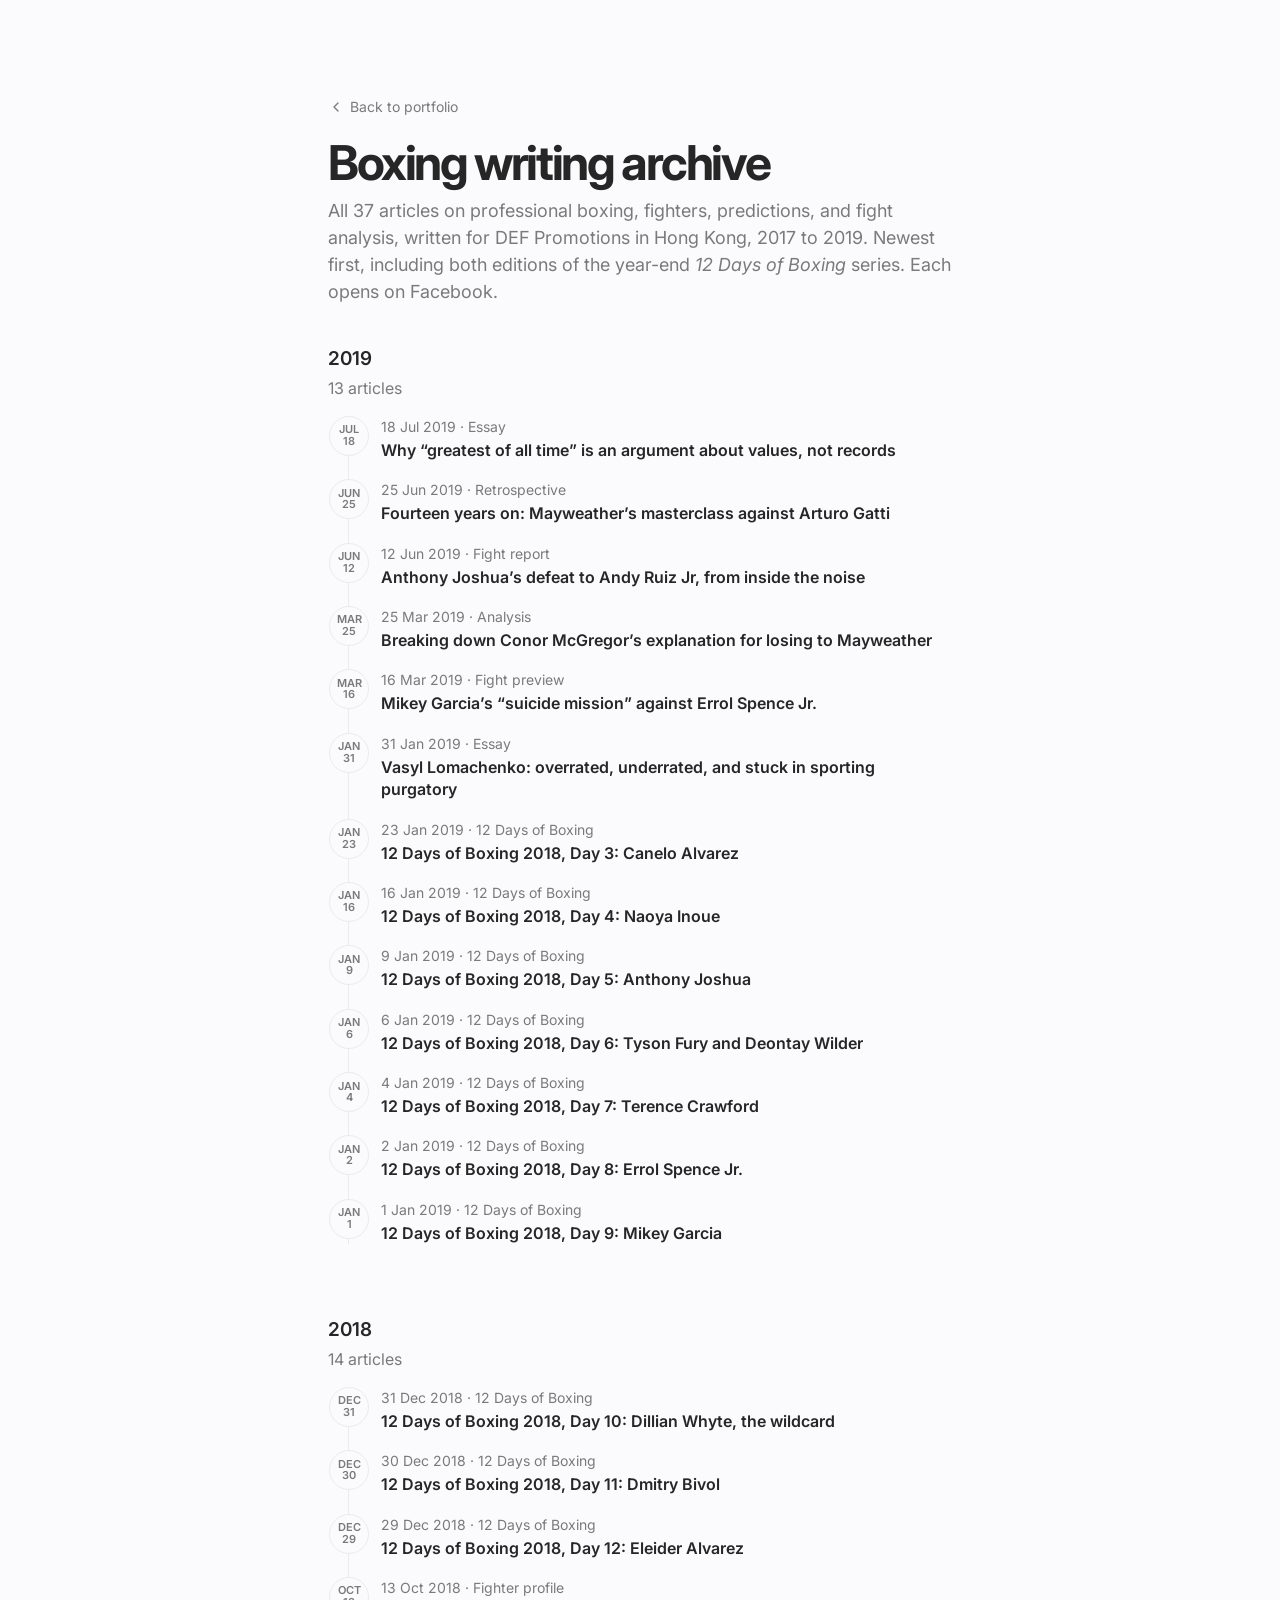
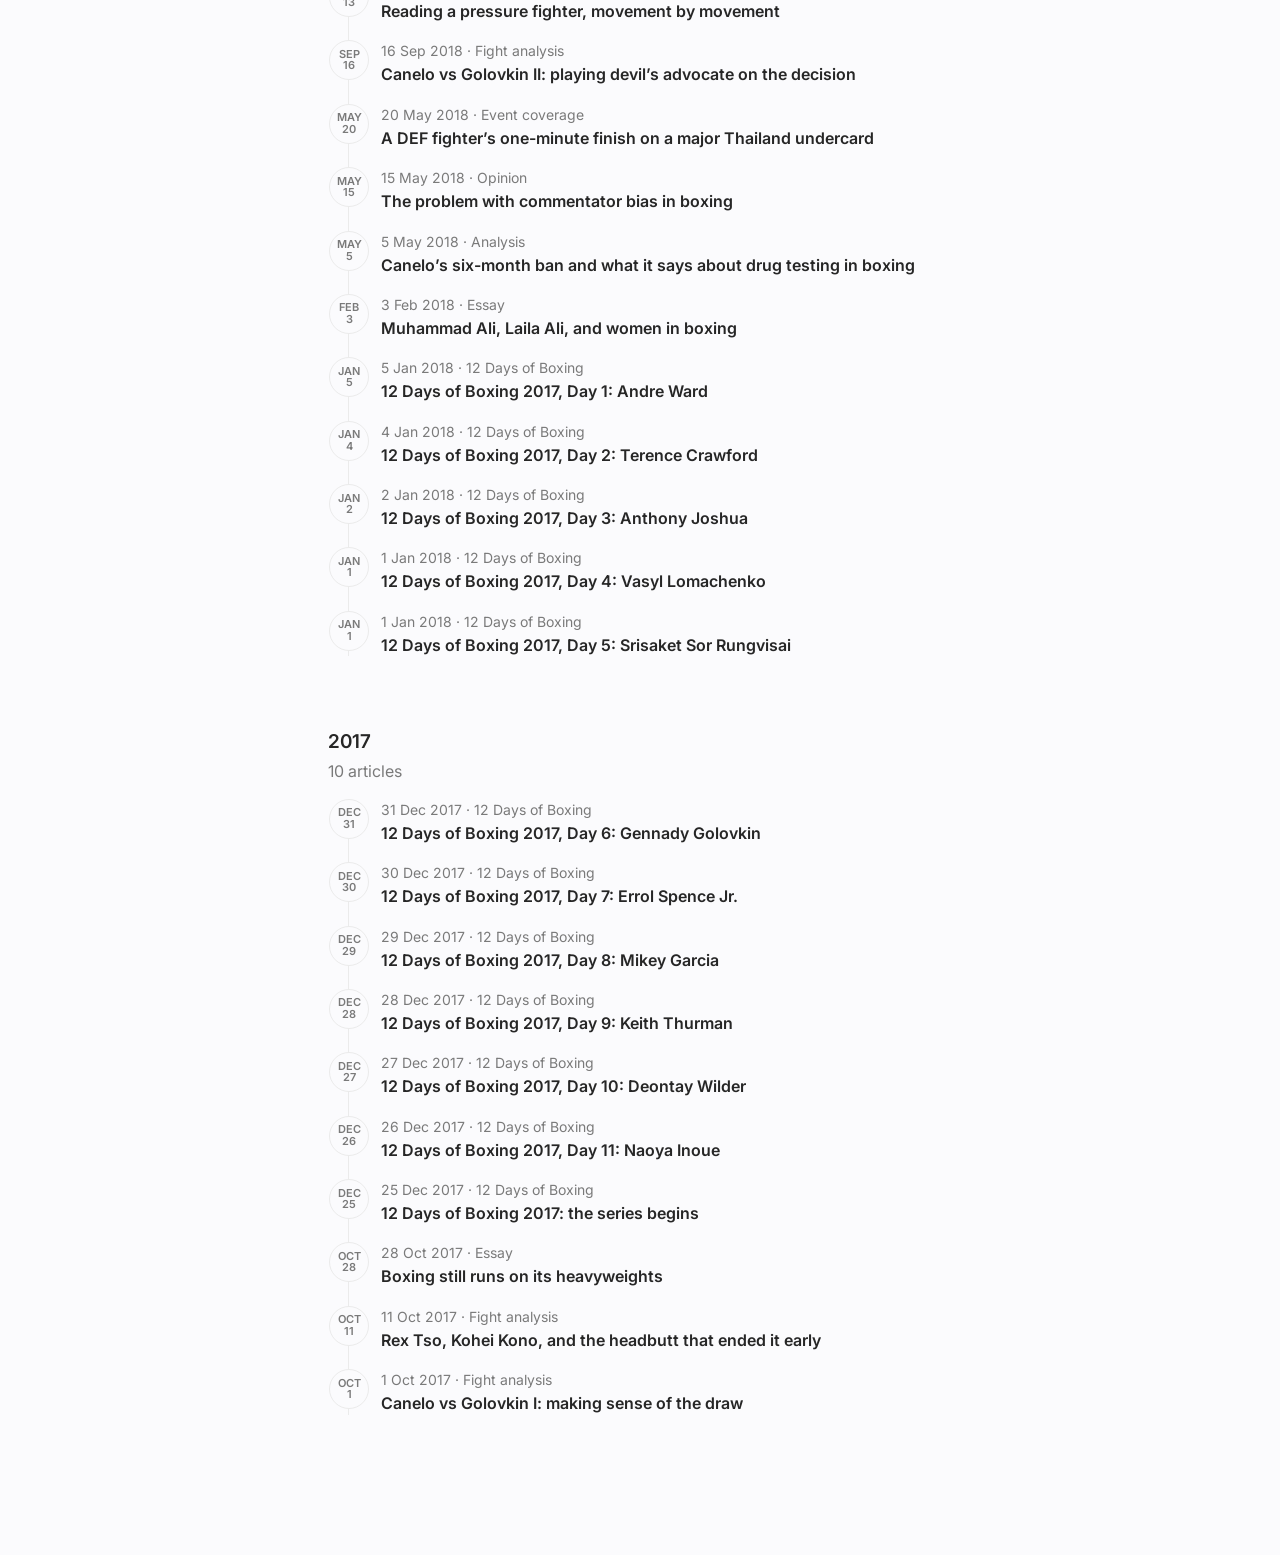
==== commit 9fa08a1e: "Remove the floating dock Co-Authored-By: Claude Sonnet 5.5 <noreply@anthropic.com> Claude-Session: h" ====
--- a/boxing.html
+++ b/boxing.html
@@ -91,41 +91,5 @@
   </section>
 </main>
 
-<!-- Dock -->
-<div class="dock-fade" aria-hidden="true"></div>
-<div class="dock-wrap">
-  <nav class="dock" aria-label="Site">
-    <a href="index.html" data-tip="Home" aria-label="Home"><svg viewBox="0 0 24 24" fill="none" stroke="currentColor" stroke-width="2" stroke-linecap="round" stroke-linejoin="round"><path d="m3 9 9-7 9 7v11a2 2 0 0 1-2 2H5a2 2 0 0 1-2-2z"/><polyline points="9 22 9 12 15 12 15 22"/></svg></a>
-    <a href="index.html#work" data-tip="Selected work" aria-label="Selected work"><svg viewBox="0 0 24 24" fill="none" stroke="currentColor" stroke-width="2" stroke-linecap="round" stroke-linejoin="round"><rect width="20" height="14" x="2" y="7" rx="2"/><path d="M16 21V5a2 2 0 0 0-2-2h-4a2 2 0 0 0-2 2v16"/></svg></a>
-    <a href="index.html#broadcast" data-tip="Broadcast" aria-label="Broadcast"><svg viewBox="0 0 24 24" fill="none" stroke="currentColor" stroke-width="2" stroke-linecap="round" stroke-linejoin="round"><path d="m22 8-6 4 6 4V8Z"/><rect width="14" height="12" x="2" y="6" rx="2"/></svg></a>
-    <a href="index.html#articles" data-tip="Articles" aria-label="Articles"><svg viewBox="0 0 24 24" fill="none" stroke="currentColor" stroke-width="2" stroke-linecap="round" stroke-linejoin="round"><path d="M4 22h16a2 2 0 0 0 2-2V4a2 2 0 0 0-2-2H8a2 2 0 0 0-2 2v16a2 2 0 0 1-2 2Zm0 0a2 2 0 0 1-2-2v-9c0-1.1.9-2 2-2h2"/><path d="M18 14h-8"/><path d="M15 18h-5"/><path d="M10 6h8v4h-8V6Z"/></svg></a>
-    <a href="index.html#def" data-tip="Boxing" aria-label="Boxing"><svg viewBox="0 0 24 24" fill="none" stroke="currentColor" stroke-width="2" stroke-linecap="round" stroke-linejoin="round"><rect width="18" height="18" x="3" y="3" rx="2"/><path d="M7 3v18M3 7.5h4M3 12h18M3 16.5h4M17 3v18M17 7.5h4M17 16.5h4"/></svg></a>
-    <a href="index.html#development" data-tip="Under Development" aria-label="Under Development"><svg viewBox="0 0 24 24" fill="none" stroke="currentColor" stroke-width="2" stroke-linecap="round" stroke-linejoin="round"><path d="m15 12-8.373 8.373a1 1 0 1 1-3-3L12 9"/><path d="m18 15 4-4"/><path d="m21.5 11.5-1.914-1.914A2 2 0 0 1 19 8.172V7l-2.26-2.26a6 6 0 0 0-4.202-1.756L9 2.96l.92.82A6.18 6.18 0 0 1 12 8.4V10l2 2h1.172a2 2 0 0 1 1.414.586L18.5 14.5"/></svg></a>
-    <span class="sep" aria-hidden="true"></span>
-    <a href="mailto:irvinchiu.yf@gmail.com" data-tip="Email" aria-label="Email"><svg viewBox="0 0 24 24" fill="none" stroke="currentColor" stroke-width="2" stroke-linecap="round" stroke-linejoin="round"><rect width="20" height="16" x="2" y="4" rx="2"/><path d="m22 7-8.97 5.7a1.94 1.94 0 0 1-2.06 0L2 7"/></svg></a>
-    <a href="https://www.linkedin.com/in/irvinchiu/" data-tip="LinkedIn" aria-label="LinkedIn"><svg viewBox="0 0 24 24" fill="none" stroke="currentColor" stroke-width="2" stroke-linecap="round" stroke-linejoin="round"><path d="M16 8a6 6 0 0 1 6 6v7h-4v-7a2 2 0 0 0-2-2 2 2 0 0 0-2 2v7h-4v-7a6 6 0 0 1 6-6z"/><rect width="4" height="12" x="2" y="9"/><circle cx="4" cy="4" r="2"/></svg></a>
-    <span class="sep" aria-hidden="true"></span>
-    <button id="theme" type="button" data-tip="Theme" aria-label="Toggle theme">
-      <svg class="icon-sun" viewBox="0 0 24 24" fill="none" stroke="currentColor" stroke-width="2" stroke-linecap="round" stroke-linejoin="round"><circle cx="12" cy="12" r="4"/><path d="M12 2v2M12 20v2m-7.07-14.07 1.41 1.41m11.32 11.32 1.41 1.41M2 12h2m16 0h2M6.34 17.66l-1.41 1.41M19.07 4.93l-1.41 1.41"/></svg>
-      <svg class="icon-moon" viewBox="0 0 24 24" fill="none" stroke="currentColor" stroke-width="2" stroke-linecap="round" stroke-linejoin="round"><path d="M12 3a6 6 0 0 0 9 9 9 9 0 1 1-9-9Z"/></svg>
-    </button>
-  </nav>
-</div>
-
-<script>
-function isDark(){
-  var t = document.documentElement.getAttribute('data-theme');
-  if (t) return t === 'dark';
-  return !!(window.matchMedia && window.matchMedia('(prefers-color-scheme: dark)').matches);
-}
-(function(){
-  var reduce = window.matchMedia && window.matchMedia('(prefers-reduced-motion: reduce)').matches;
-  document.getElementById('theme').addEventListener('click', function(){
-    var next = isDark() ? 'light' : 'dark';
-    document.documentElement.setAttribute('data-theme', next);
-    try { localStorage.setItem('theme', next); } catch (e) {}
-  });
-})();
-</script>
 </body>
 </html>
--- a/styles.css
+++ b/styles.css
@@ -165,36 +165,6 @@
 .contact{text-align:center;padding:24px 0 12px}
 .contact a{color:var(--fg);text-underline-offset:3px}
 
-/* ---------- dock ---------- */
-.dock-wrap{position:fixed;left:0;right:0;bottom:16px;z-index:30;display:flex;justify-content:center;pointer-events:none}
-.dock-fade{position:fixed;left:0;right:0;bottom:0;height:64px;z-index:29;pointer-events:none;
-  background:linear-gradient(to top,var(--bg),transparent);}
-.dock{
-  pointer-events:auto;display:flex;align-items:center;gap:2px;height:56px;padding:0 8px;
-  position:relative;isolation:isolate;max-width:calc(100% - 32px);
-}
-.dock::before{
-  content:"";position:absolute;inset:0;z-index:-1;border-radius:16px;
-  background:var(--card);
-  border:1px solid var(--border);box-shadow:var(--shadow);
-  opacity:var(--bgp,1);transform:translate(var(--bgx,0px),var(--bgy,0px)) scale(var(--bgsx,1),var(--bgsy,1));
-}
-.dock a,.dock button{
-  position:relative;display:grid;place-items:center;width:44px;height:44px;border-radius:50%;
-  border:0;background:none;color:var(--fg);cursor:pointer;text-decoration:none;
-  transition:transform .2s cubic-bezier(.2,.8,.2,1),background-color .2s;
-}
-.dock a:hover,.dock button:hover{transform:translateY(-4px) scale(1.18);background:var(--secondary)}
-.dock a.on{background:var(--secondary)}
-.dock svg{width:18px;height:18px}
-.dock .sep{width:1px;height:100%;background:var(--border);margin:0 6px}
-.dock [data-tip]::after{
-  content:attr(data-tip);position:absolute;bottom:calc(100% + 10px);left:50%;transform:translateX(-50%) translateY(4px);
-  background:var(--primary);color:var(--primary-fg);font-size:12px;font-weight:500;white-space:nowrap;
-  padding:4px 10px;border-radius:6px;opacity:0;pointer-events:none;transition:all .15s;
-}
-.dock [data-tip]:hover::after,.dock [data-tip]:focus-visible::after{opacity:1;transform:translateX(-50%) translateY(0)}
-@media (max-width:420px){.dock a,.dock button{width:36px;height:36px}.dock .sep{margin:0 3px}}
 .icon-moon{display:none}
 :root[data-theme="dark"] .icon-sun{display:none}
 :root[data-theme="dark"] .icon-moon{display:block}
@@ -209,7 +179,6 @@
 @keyframes bt{from{opacity:0;filter:blur(8px);transform:translateY(6px)}}
 @media (prefers-reduced-motion: reduce){
   .bt .w span{animation:none;opacity:1;filter:none;transform:none}
-  .dock a:hover,.dock button:hover{transform:none}
 }
 
 /* ---------- archive page ---------- */
@@ -242,7 +211,6 @@
   .side-nav{display:flex}
   .side h1{font-size:46px}
   .has-aside main{margin:0;padding:48px 0 96px;max-width:none}
-  .has-aside .dock-fade{display:none}
 }
 
 /* section headings (left aligned) */
@@ -299,11 +267,14 @@
 /* cooking */
 .cook{display:flex;flex-direction:column;gap:14px;align-items:flex-start}
 .cook p{margin:0;color:var(--muted);font-size:15px;line-height:1.6;max-width:520px}
+.cook .card-title{margin-top:10px}
+.cook .card-title:first-child{margin-top:0}
+.cook-list{margin:0;padding-left:20px;color:var(--muted);font-size:15px;line-height:1.7}
+@media (min-width:721px){.cook-list{font-size:16px}}
 .badge.lg{font-size:14px;padding:6px 14px;border-radius:8px}
 .shot{display:block;margin-top:20px;border:1px solid var(--border);border-radius:12px;overflow:hidden;background:#fff}
 .shot img{display:block;width:100%;height:auto;transition:transform .6s}
 .shot:hover img{transform:scale(1.015)}
-.has-aside .dock-fade{display:none}
 
 /* experience list */
 .exp-item .exp-org{margin-top:4px}
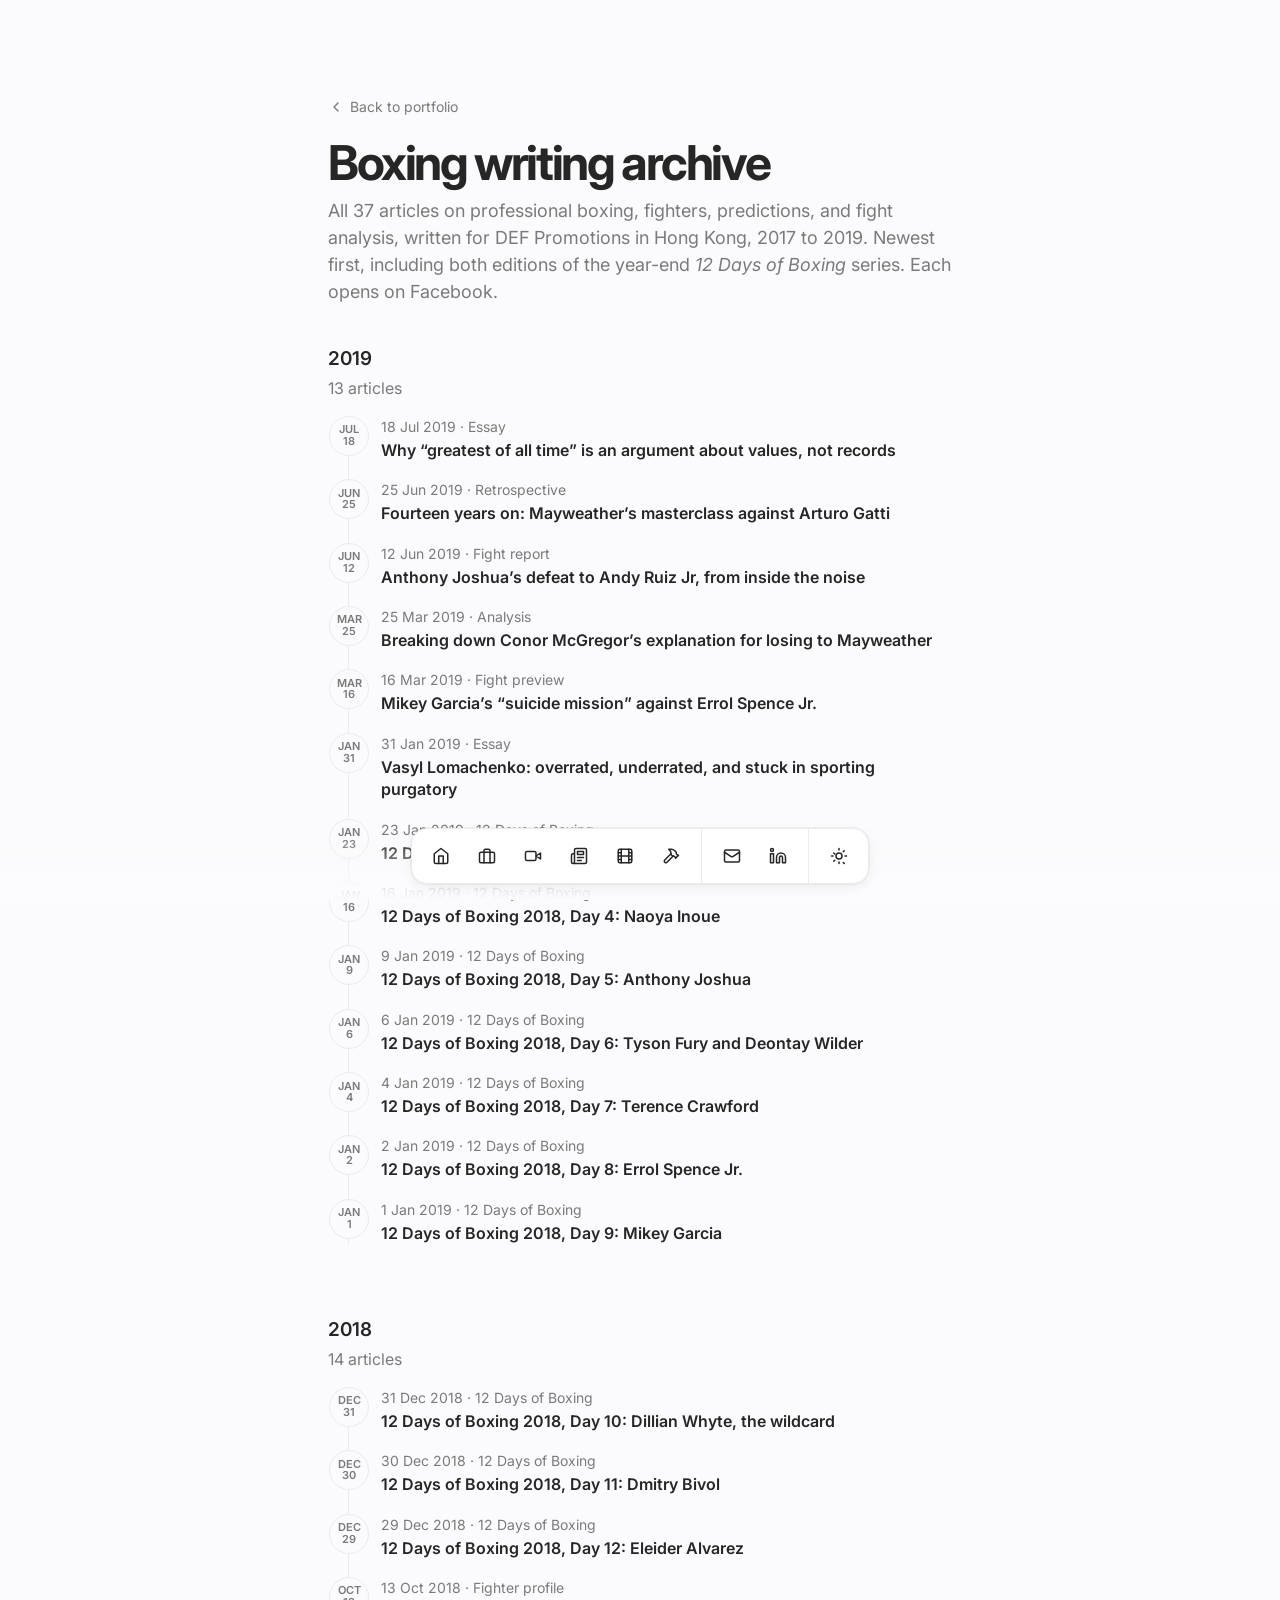
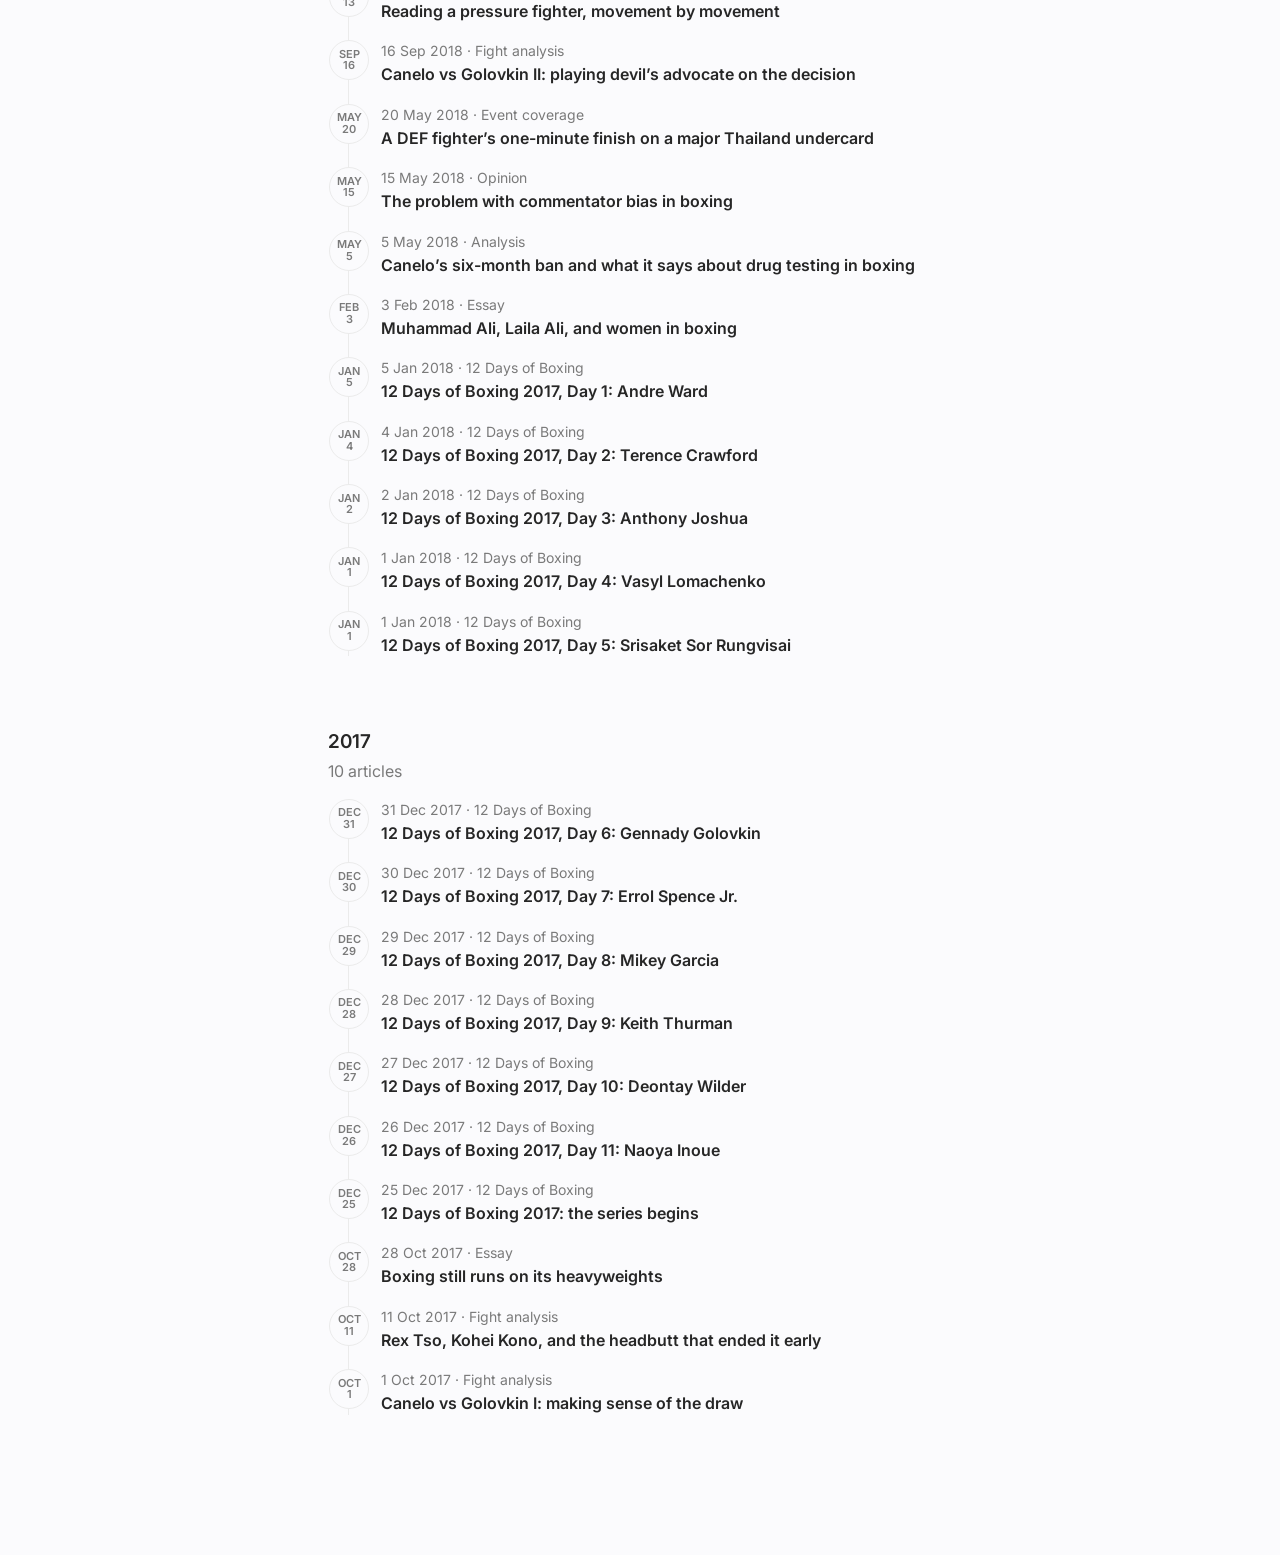
==== commit 0120877e: "Revert "Remove the floating dock" This reverts commit 9fa08a1e6eeb1669e2042befb915872054fbaadd." ====
--- a/boxing.html
+++ b/boxing.html
@@ -91,5 +91,41 @@
   </section>
 </main>
 
+<!-- Dock -->
+<div class="dock-fade" aria-hidden="true"></div>
+<div class="dock-wrap">
+  <nav class="dock" aria-label="Site">
+    <a href="index.html" data-tip="Home" aria-label="Home"><svg viewBox="0 0 24 24" fill="none" stroke="currentColor" stroke-width="2" stroke-linecap="round" stroke-linejoin="round"><path d="m3 9 9-7 9 7v11a2 2 0 0 1-2 2H5a2 2 0 0 1-2-2z"/><polyline points="9 22 9 12 15 12 15 22"/></svg></a>
+    <a href="index.html#work" data-tip="Selected work" aria-label="Selected work"><svg viewBox="0 0 24 24" fill="none" stroke="currentColor" stroke-width="2" stroke-linecap="round" stroke-linejoin="round"><rect width="20" height="14" x="2" y="7" rx="2"/><path d="M16 21V5a2 2 0 0 0-2-2h-4a2 2 0 0 0-2 2v16"/></svg></a>
+    <a href="index.html#broadcast" data-tip="Broadcast" aria-label="Broadcast"><svg viewBox="0 0 24 24" fill="none" stroke="currentColor" stroke-width="2" stroke-linecap="round" stroke-linejoin="round"><path d="m22 8-6 4 6 4V8Z"/><rect width="14" height="12" x="2" y="6" rx="2"/></svg></a>
+    <a href="index.html#articles" data-tip="Articles" aria-label="Articles"><svg viewBox="0 0 24 24" fill="none" stroke="currentColor" stroke-width="2" stroke-linecap="round" stroke-linejoin="round"><path d="M4 22h16a2 2 0 0 0 2-2V4a2 2 0 0 0-2-2H8a2 2 0 0 0-2 2v16a2 2 0 0 1-2 2Zm0 0a2 2 0 0 1-2-2v-9c0-1.1.9-2 2-2h2"/><path d="M18 14h-8"/><path d="M15 18h-5"/><path d="M10 6h8v4h-8V6Z"/></svg></a>
+    <a href="index.html#def" data-tip="Boxing" aria-label="Boxing"><svg viewBox="0 0 24 24" fill="none" stroke="currentColor" stroke-width="2" stroke-linecap="round" stroke-linejoin="round"><rect width="18" height="18" x="3" y="3" rx="2"/><path d="M7 3v18M3 7.5h4M3 12h18M3 16.5h4M17 3v18M17 7.5h4M17 16.5h4"/></svg></a>
+    <a href="index.html#development" data-tip="Under Development" aria-label="Under Development"><svg viewBox="0 0 24 24" fill="none" stroke="currentColor" stroke-width="2" stroke-linecap="round" stroke-linejoin="round"><path d="m15 12-8.373 8.373a1 1 0 1 1-3-3L12 9"/><path d="m18 15 4-4"/><path d="m21.5 11.5-1.914-1.914A2 2 0 0 1 19 8.172V7l-2.26-2.26a6 6 0 0 0-4.202-1.756L9 2.96l.92.82A6.18 6.18 0 0 1 12 8.4V10l2 2h1.172a2 2 0 0 1 1.414.586L18.5 14.5"/></svg></a>
+    <span class="sep" aria-hidden="true"></span>
+    <a href="mailto:irvinchiu.yf@gmail.com" data-tip="Email" aria-label="Email"><svg viewBox="0 0 24 24" fill="none" stroke="currentColor" stroke-width="2" stroke-linecap="round" stroke-linejoin="round"><rect width="20" height="16" x="2" y="4" rx="2"/><path d="m22 7-8.97 5.7a1.94 1.94 0 0 1-2.06 0L2 7"/></svg></a>
+    <a href="https://www.linkedin.com/in/irvinchiu/" data-tip="LinkedIn" aria-label="LinkedIn"><svg viewBox="0 0 24 24" fill="none" stroke="currentColor" stroke-width="2" stroke-linecap="round" stroke-linejoin="round"><path d="M16 8a6 6 0 0 1 6 6v7h-4v-7a2 2 0 0 0-2-2 2 2 0 0 0-2 2v7h-4v-7a6 6 0 0 1 6-6z"/><rect width="4" height="12" x="2" y="9"/><circle cx="4" cy="4" r="2"/></svg></a>
+    <span class="sep" aria-hidden="true"></span>
+    <button id="theme" type="button" data-tip="Theme" aria-label="Toggle theme">
+      <svg class="icon-sun" viewBox="0 0 24 24" fill="none" stroke="currentColor" stroke-width="2" stroke-linecap="round" stroke-linejoin="round"><circle cx="12" cy="12" r="4"/><path d="M12 2v2M12 20v2m-7.07-14.07 1.41 1.41m11.32 11.32 1.41 1.41M2 12h2m16 0h2M6.34 17.66l-1.41 1.41M19.07 4.93l-1.41 1.41"/></svg>
+      <svg class="icon-moon" viewBox="0 0 24 24" fill="none" stroke="currentColor" stroke-width="2" stroke-linecap="round" stroke-linejoin="round"><path d="M12 3a6 6 0 0 0 9 9 9 9 0 1 1-9-9Z"/></svg>
+    </button>
+  </nav>
+</div>
+
+<script>
+function isDark(){
+  var t = document.documentElement.getAttribute('data-theme');
+  if (t) return t === 'dark';
+  return !!(window.matchMedia && window.matchMedia('(prefers-color-scheme: dark)').matches);
+}
+(function(){
+  var reduce = window.matchMedia && window.matchMedia('(prefers-reduced-motion: reduce)').matches;
+  document.getElementById('theme').addEventListener('click', function(){
+    var next = isDark() ? 'light' : 'dark';
+    document.documentElement.setAttribute('data-theme', next);
+    try { localStorage.setItem('theme', next); } catch (e) {}
+  });
+})();
+</script>
 </body>
 </html>
--- a/styles.css
+++ b/styles.css
@@ -165,6 +165,36 @@
 .contact{text-align:center;padding:24px 0 12px}
 .contact a{color:var(--fg);text-underline-offset:3px}
 
+/* ---------- dock ---------- */
+.dock-wrap{position:fixed;left:0;right:0;bottom:16px;z-index:30;display:flex;justify-content:center;pointer-events:none}
+.dock-fade{position:fixed;left:0;right:0;bottom:0;height:64px;z-index:29;pointer-events:none;
+  background:linear-gradient(to top,var(--bg),transparent);}
+.dock{
+  pointer-events:auto;display:flex;align-items:center;gap:2px;height:56px;padding:0 8px;
+  position:relative;isolation:isolate;max-width:calc(100% - 32px);
+}
+.dock::before{
+  content:"";position:absolute;inset:0;z-index:-1;border-radius:16px;
+  background:var(--card);
+  border:1px solid var(--border);box-shadow:var(--shadow);
+  opacity:var(--bgp,1);transform:translate(var(--bgx,0px),var(--bgy,0px)) scale(var(--bgsx,1),var(--bgsy,1));
+}
+.dock a,.dock button{
+  position:relative;display:grid;place-items:center;width:44px;height:44px;border-radius:50%;
+  border:0;background:none;color:var(--fg);cursor:pointer;text-decoration:none;
+  transition:transform .2s cubic-bezier(.2,.8,.2,1),background-color .2s;
+}
+.dock a:hover,.dock button:hover{transform:translateY(-4px) scale(1.18);background:var(--secondary)}
+.dock a.on{background:var(--secondary)}
+.dock svg{width:18px;height:18px}
+.dock .sep{width:1px;height:100%;background:var(--border);margin:0 6px}
+.dock [data-tip]::after{
+  content:attr(data-tip);position:absolute;bottom:calc(100% + 10px);left:50%;transform:translateX(-50%) translateY(4px);
+  background:var(--primary);color:var(--primary-fg);font-size:12px;font-weight:500;white-space:nowrap;
+  padding:4px 10px;border-radius:6px;opacity:0;pointer-events:none;transition:all .15s;
+}
+.dock [data-tip]:hover::after,.dock [data-tip]:focus-visible::after{opacity:1;transform:translateX(-50%) translateY(0)}
+@media (max-width:420px){.dock a,.dock button{width:36px;height:36px}.dock .sep{margin:0 3px}}
 .icon-moon{display:none}
 :root[data-theme="dark"] .icon-sun{display:none}
 :root[data-theme="dark"] .icon-moon{display:block}
@@ -179,6 +209,7 @@
 @keyframes bt{from{opacity:0;filter:blur(8px);transform:translateY(6px)}}
 @media (prefers-reduced-motion: reduce){
   .bt .w span{animation:none;opacity:1;filter:none;transform:none}
+  .dock a:hover,.dock button:hover{transform:none}
 }
 
 /* ---------- archive page ---------- */
@@ -211,6 +242,7 @@
   .side-nav{display:flex}
   .side h1{font-size:46px}
   .has-aside main{margin:0;padding:48px 0 96px;max-width:none}
+  .has-aside .dock-fade{display:none}
 }
 
 /* section headings (left aligned) */
@@ -275,6 +307,7 @@
 .shot{display:block;margin-top:20px;border:1px solid var(--border);border-radius:12px;overflow:hidden;background:#fff}
 .shot img{display:block;width:100%;height:auto;transition:transform .6s}
 .shot:hover img{transform:scale(1.015)}
+.has-aside .dock-fade{display:none}
 
 /* experience list */
 .exp-item .exp-org{margin-top:4px}
